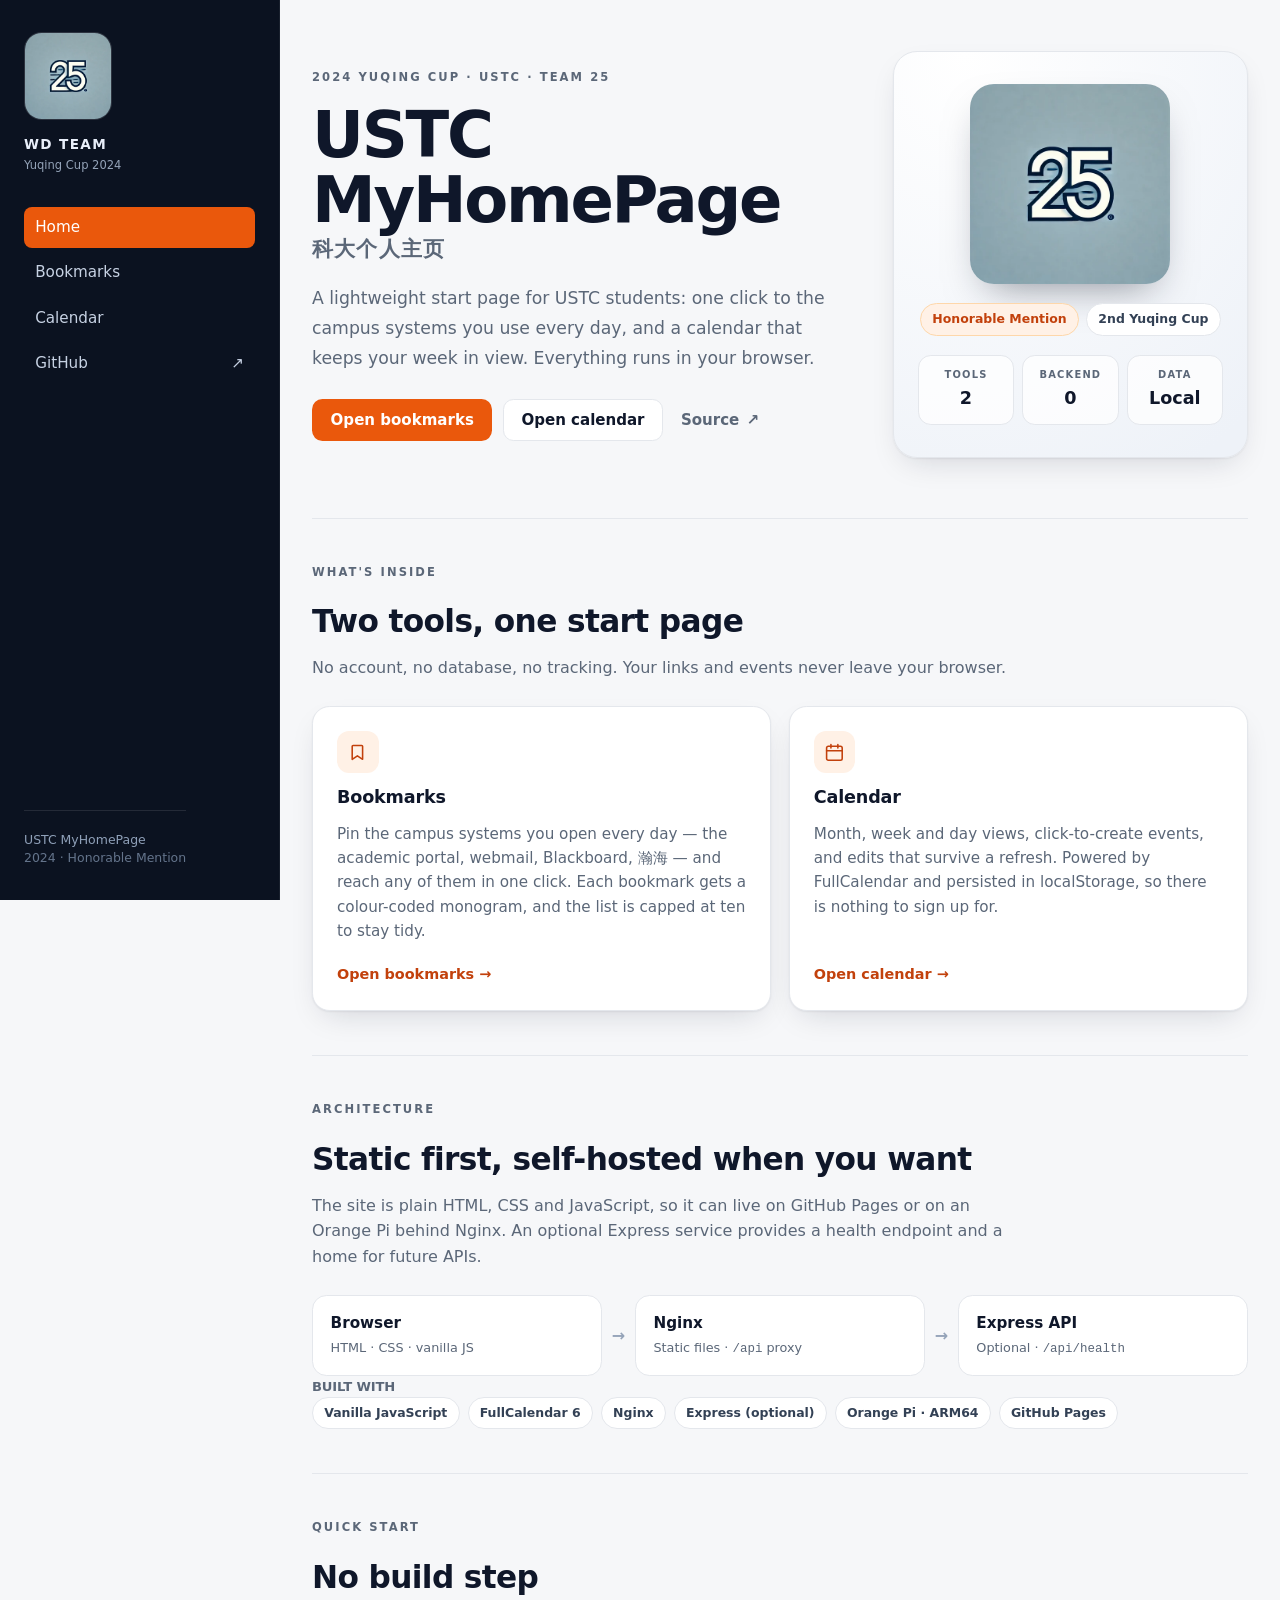
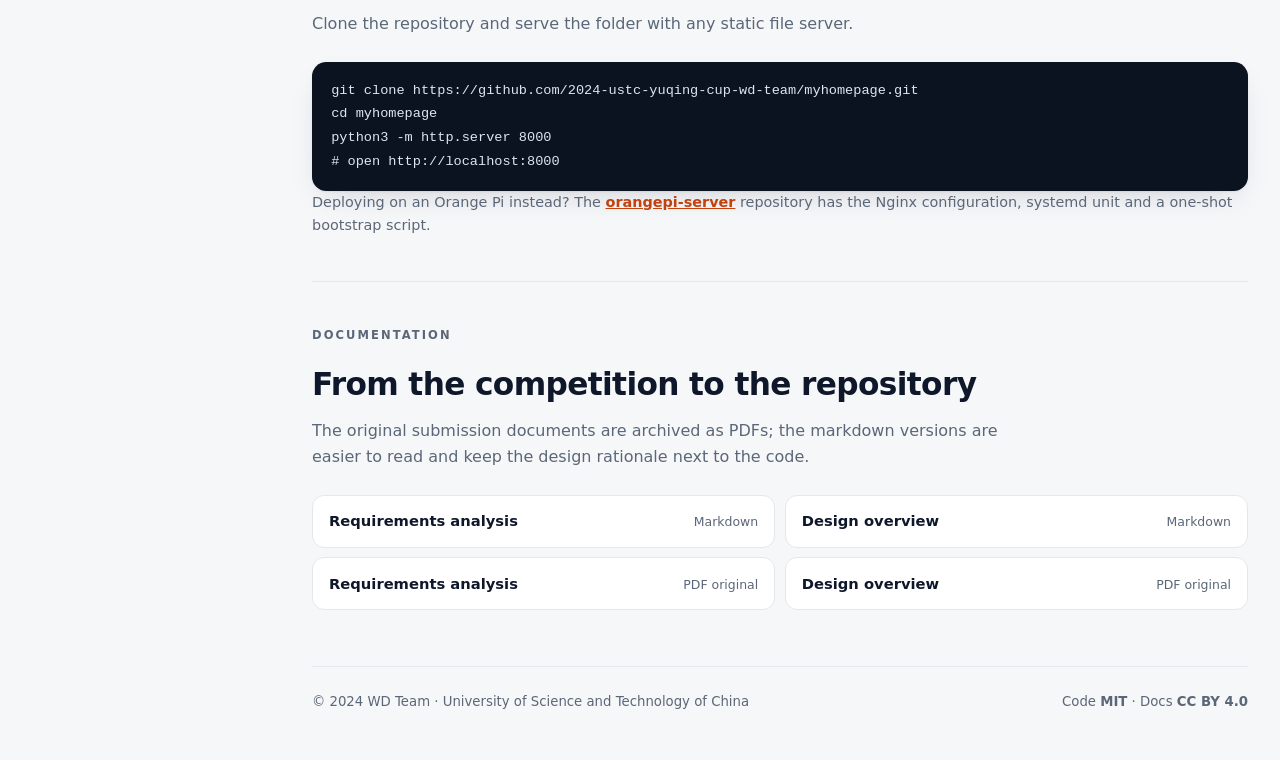
==== index.html @ 59d8154e "refactor: rebuild the site as a documented static project - split the single page into index/bookmar" ====
<!DOCTYPE html>
<html lang="en">
<head>
  <meta charset="utf-8">
  <meta name="viewport" content="width=device-width, initial-scale=1">
  <title>USTC MyHomePage · WD Team</title>
  <meta name="description" content="A lightweight start page for USTC students — campus bookmarks and a personal calendar, built by WD Team for the 2024 Yuqing Cup.">
  <meta name="theme-color" content="#0b1220">
  <meta property="og:type" content="website">
  <meta property="og:title" content="USTC MyHomePage">
  <meta property="og:description" content="Campus bookmarks and a personal calendar, in one lightweight start page. 2024 Yuqing Cup · WD Team.">
  <meta property="og:image" content="https://2024-ustc-yuqing-cup-wd-team.github.io/myhomepage/assets/img/og-image.png">
  <meta name="twitter:card" content="summary_large_image">
  <link rel="icon" href="assets/img/favicon.png" type="image/png">
  <link rel="stylesheet" href="assets/css/base.css">
</head>
<body>
  <a class="skip-link" href="#main">Skip to content</a>

  <aside class="sidebar">
    <a class="brand" href="index.html">
      <img src="assets/img/logo-25.webp" alt="" width="96" height="96">
      <span class="brand-text"><strong>WD Team</strong><small>Yuqing Cup 2024</small></span>
    </a>
    <nav class="site-nav" aria-label="Primary">
      <a href="index.html" aria-current="page">Home</a>
      <a href="bookmarks.html">Bookmarks</a>
      <a href="calendar.html">Calendar</a>
      <a href="https://github.com/2024-ustc-yuqing-cup-wd-team/myhomepage" rel="noopener">GitHub <span aria-hidden="true">↗</span></a>
    </nav>
    <p class="sidebar-note">USTC MyHomePage<br><span>2024 · Honorable Mention</span></p>
  </aside>

  <main class="page" id="main">
    <section class="hero">
      <div class="hero-copy">
        <p class="eyebrow">2024 Yuqing Cup · USTC · Team 25</p>
        <h1>USTC MyHomePage</h1>
        <p class="hero-zh">科大个人主页</p>
        <p class="hero-lead">A lightweight start page for USTC students: one click to the campus systems you use every day, and a calendar that keeps your week in view. Everything runs in your browser.</p>
        <div class="hero-actions">
          <a class="btn btn-primary" href="bookmarks.html">Open bookmarks</a>
          <a class="btn btn-ghost" href="calendar.html">Open calendar</a>
          <a class="btn btn-quiet" href="https://github.com/2024-ustc-yuqing-cup-wd-team/myhomepage" rel="noopener">Source <span aria-hidden="true">↗</span></a>
        </div>
      </div>
      <div class="hero-visual">
        <img class="hero-logo" src="assets/img/logo-25.webp" alt="Team 25 monogram" width="512" height="512">
        <div class="hero-badges">
          <span class="chip chip-accent">Honorable Mention</span>
          <span class="chip">2nd Yuqing Cup</span>
        </div>
        <dl class="stats">
          <div><dt>Tools</dt><dd>2</dd></div>
          <div><dt>Backend</dt><dd>0</dd></div>
          <div><dt>Data</dt><dd>Local</dd></div>
        </dl>
      </div>
    </section>

    <section class="section" aria-labelledby="features-title">
      <p class="eyebrow">What's inside</p>
      <h2 id="features-title">Two tools, one start page</h2>
      <p class="sub">No account, no database, no tracking. Your links and events never leave your browser.</p>
      <div class="cards">
        <article class="card">
          <span class="card-icon" aria-hidden="true">
            <svg viewBox="0 0 24 24" fill="none" stroke="currentColor" stroke-width="1.8" stroke-linecap="round" stroke-linejoin="round"><path d="M7 4h10a1 1 0 0 1 1 1v15l-6-4-6 4V5a1 1 0 0 1 1-1Z"/></svg>
          </span>
          <h3>Bookmarks</h3>
          <p>Pin the campus systems you open every day — the academic portal, webmail, Blackboard, 瀚海 — and reach any of them in one click. Each bookmark gets a colour-coded monogram, and the list is capped at ten to stay tidy.</p>
          <a class="card-link" href="bookmarks.html">Open bookmarks <span aria-hidden="true">→</span></a>
        </article>
        <article class="card">
          <span class="card-icon" aria-hidden="true">
            <svg viewBox="0 0 24 24" fill="none" stroke="currentColor" stroke-width="1.8" stroke-linecap="round" stroke-linejoin="round"><rect x="3" y="5" width="18" height="16" rx="2"/><path d="M8 3v4M16 3v4M3 10h18"/></svg>
          </span>
          <h3>Calendar</h3>
          <p>Month, week and day views, click-to-create events, and edits that survive a refresh. Powered by FullCalendar and persisted in localStorage, so there is nothing to sign up for.</p>
          <a class="card-link" href="calendar.html">Open calendar <span aria-hidden="true">→</span></a>
        </article>
      </div>
    </section>

    <section class="section" aria-labelledby="architecture-title">
      <p class="eyebrow">Architecture</p>
      <h2 id="architecture-title">Static first, self-hosted when you want</h2>
      <p class="sub">The site is plain HTML, CSS and JavaScript, so it can live on GitHub Pages or on an Orange Pi behind Nginx. An optional Express service provides a health endpoint and a home for future APIs.</p>
      <ol class="flow">
        <li class="flow-node"><strong>Browser</strong><small>HTML · CSS · vanilla JS</small></li>
        <li class="flow-arrow" aria-hidden="true">→</li>
        <li class="flow-node"><strong>Nginx</strong><small>Static files · <code>/api</code> proxy</small></li>
        <li class="flow-arrow" aria-hidden="true">→</li>
        <li class="flow-node"><strong>Express API</strong><small>Optional · <code>/api/health</code></small></li>
      </ol>
      <h3 class="minor-title">Built with</h3>
      <ul class="chips">
        <li class="chip">Vanilla JavaScript</li>
        <li class="chip">FullCalendar 6</li>
        <li class="chip">Nginx</li>
        <li class="chip">Express (optional)</li>
        <li class="chip">Orange Pi · ARM64</li>
        <li class="chip">GitHub Pages</li>
      </ul>
    </section>

    <section class="section" aria-labelledby="quickstart-title">
      <p class="eyebrow">Quick start</p>
      <h2 id="quickstart-title">No build step</h2>
      <p class="sub">Clone the repository and serve the folder with any static file server.</p>
      <pre class="code"><code>git clone https://github.com/2024-ustc-yuqing-cup-wd-team/myhomepage.git
cd myhomepage
python3 -m http.server 8000
# open http://localhost:8000</code></pre>
      <p class="note">Deploying on an Orange Pi instead? The <a href="https://github.com/2024-ustc-yuqing-cup-wd-team/orangepi-server">orangepi-server</a> repository has the Nginx configuration, systemd unit and a one-shot bootstrap script.</p>
    </section>

    <section class="section" aria-labelledby="docs-title">
      <p class="eyebrow">Documentation</p>
      <h2 id="docs-title">From the competition to the repository</h2>
      <p class="sub">The original submission documents are archived as PDFs; the markdown versions are easier to read and keep the design rationale next to the code.</p>
      <ul class="links">
        <li><a href="https://github.com/2024-ustc-yuqing-cup-wd-team/myhomepage/blob/main/docs/requirements.md"><span>Requirements analysis</span><small>Markdown</small></a></li>
        <li><a href="https://github.com/2024-ustc-yuqing-cup-wd-team/myhomepage/blob/main/docs/design.md"><span>Design overview</span><small>Markdown</small></a></li>
        <li><a href="https://github.com/2024-ustc-yuqing-cup-wd-team/myhomepage/blob/main/docs/archive/requirements-original.pdf"><span>Requirements analysis</span><small>PDF original</small></a></li>
        <li><a href="https://github.com/2024-ustc-yuqing-cup-wd-team/myhomepage/blob/main/docs/archive/design-original.pdf"><span>Design overview</span><small>PDF original</small></a></li>
      </ul>
    </section>

    <footer class="footer">
      <p>© 2024 WD Team · University of Science and Technology of China</p>
      <p>Code <a href="https://github.com/2024-ustc-yuqing-cup-wd-team/myhomepage/blob/main/LICENSE">MIT</a> · Docs <a href="https://github.com/2024-ustc-yuqing-cup-wd-team/myhomepage/blob/main/LICENSE-docs">CC BY 4.0</a></p>
    </footer>
  </main>
</body>
</html>
---- assets/css/base.css ----
/* ==========================================================================
   USTC MyHomePage — base layout and shared components
   Plain CSS, no build step. Mobile-first, breakpoint at 62rem.
   ========================================================================== */

:root {
  --bg: #0b1220;
  --bg-soft: #111c31;
  --paper: #f6f7f9;
  --card: #ffffff;
  --text: #0f172a;
  --muted: #5b6778;
  --line: #e4e7ec;
  --accent: #ea580c;
  --accent-ink: #c2410c;
  --accent-soft: #fff1e6;
  --radius: 1.1rem;
  --shadow: 0 1px 2px rgba(15, 23, 42, 0.06), 0 12px 32px -12px rgba(15, 23, 42, 0.18);
  --sidebar-w: 17.5rem;
  --font: ui-sans-serif, system-ui, -apple-system, "Segoe UI", Roboto, "Helvetica Neue", Arial, "Noto Sans", "PingFang SC", "Microsoft YaHei", sans-serif;
  --mono: ui-monospace, SFMono-Regular, "SF Mono", Menlo, Consolas, "Liberation Mono", monospace;
}

*,
*::before,
*::after {
  box-sizing: border-box;
}

html {
  -webkit-text-size-adjust: 100%;
  scroll-behavior: smooth;
}

body {
  margin: 0;
  background: var(--paper);
  color: var(--text);
  font-family: var(--font);
  font-size: 1rem;
  line-height: 1.6;
  -webkit-font-smoothing: antialiased;
  text-rendering: optimizeLegibility;
}

img {
  display: block;
  max-width: 100%;
  height: auto;
}

a {
  color: inherit;
}

code,
pre {
  font-family: var(--mono);
}

:focus-visible {
  outline: 2px solid var(--accent);
  outline-offset: 2px;
  border-radius: 0.25rem;
}

@media (prefers-reduced-motion: reduce) {
  html {
    scroll-behavior: auto;
  }
  *,
  *::before,
  *::after {
    transition-duration: 0.01ms !important;
    animation-duration: 0.01ms !important;
  }
}

/* Utilities ---------------------------------------------------------------- */

.visually-hidden {
  position: absolute;
  width: 1px;
  height: 1px;
  padding: 0;
  margin: -1px;
  overflow: hidden;
  clip: rect(0 0 0 0);
  white-space: nowrap;
  border: 0;
}

[hidden] {
  display: none !important;
}

.skip-link {
  position: absolute;
  top: 0.5rem;
  left: 0.5rem;
  z-index: 100;
  padding: 0.6rem 1rem;
  border-radius: 0.5rem;
  background: var(--accent);
  color: #fff;
  font-weight: 600;
  text-decoration: none;
  transform: translateY(-200%);
  transition: transform 0.15s ease;
}

.skip-link:focus {
  transform: none;
}

/* Sidebar ------------------------------------------------------------------ */

.sidebar {
  background: var(--bg);
  color: #e8eef9;
  padding: 0.75rem 0.9rem;
  display: flex;
  flex-wrap: wrap;
  align-items: center;
  gap: 0.5rem;
  position: sticky;
  top: 0;
  z-index: 20;
  border-bottom: 1px solid rgba(255, 255, 255, 0.08);
}

.brand {
  display: flex;
  align-items: center;
  gap: 0.55rem;
  text-decoration: none;
}

.brand img {
  width: 2.3rem;
  height: 2.3rem;
  border-radius: 0.55rem;
  border: 1px solid rgba(255, 255, 255, 0.14);
}

.brand-text strong {
  display: block;
  font-size: 0.7rem;
  letter-spacing: 0.1em;
  text-transform: uppercase;
}

.brand-text small {
  display: none;
  font-size: 0.72rem;
  color: #94a3b8;
}

.site-nav {
  display: flex;
  flex-wrap: wrap;
  gap: 0.15rem;
  margin-left: 0;
}

.site-nav a {
  padding: 0.32rem 0.42rem;
  border-radius: 0.5rem;
  color: #c7d2e3;
  font-size: 0.8rem;
  text-decoration: none;
  transition: background 0.15s ease, color 0.15s ease;
}

.site-nav a:hover {
  background: rgba(255, 255, 255, 0.07);
  color: #fff;
}

.site-nav a[aria-current="page"] {
  background: var(--accent);
  color: #fff;
}

.sidebar-note {
  display: none;
}

@media (min-width: 62rem) {
  body {
    padding-left: var(--sidebar-w);
  }

  .sidebar {
    position: fixed;
    inset: 0 auto 0 0;
    width: var(--sidebar-w);
    display: flex;
    flex-direction: column;
    flex-wrap: nowrap;
    align-items: flex-start;
    gap: 2rem;
    padding: 2rem 1.5rem;
    overflow-y: auto;
    border-bottom: 0;
    border-right: 1px solid rgba(255, 255, 255, 0.06);
  }

  .brand {
    flex-direction: column;
    align-items: flex-start;
    gap: 0.9rem;
  }

  .brand img {
    width: 5.5rem;
    height: 5.5rem;
    border-radius: 1.1rem;
  }

  .brand-text strong {
    font-size: 0.85rem;
  }

  .brand-text small {
    display: block;
  }

  .site-nav {
    flex-direction: column;
    align-items: stretch;
    width: 100%;
    margin-left: 0;
    gap: 0.2rem;
  }

  .site-nav a {
    display: flex;
    align-items: center;
    justify-content: space-between;
    padding: 0.55rem 0.7rem;
    font-size: 0.95rem;
  }

  .sidebar-note {
    display: block;
    margin: auto 0 0;
    padding-top: 1.25rem;
    border-top: 1px solid rgba(255, 255, 255, 0.1);
    color: #8fa0b8;
    font-size: 0.78rem;
    line-height: 1.5;
  }

  .sidebar-note span {
    color: #64748b;
  }
}

/* Page shell --------------------------------------------------------------- */

.page {
  max-width: 70rem;
  margin: 0 auto;
  padding: clamp(1.75rem, 4vw, 3.5rem) clamp(1.1rem, 3vw, 2rem) 3rem;
}

.eyebrow {
  margin: 0 0 0.65rem;
  color: var(--muted);
  font-size: 0.72rem;
  font-weight: 700;
  letter-spacing: 0.18em;
  text-transform: uppercase;
}

.page h1 {
  margin: 0;
  font-size: clamp(2.4rem, 6vw, 4rem);
  line-height: 1.02;
  letter-spacing: -0.035em;
}

.page h2 {
  margin: 0 0 0.5rem;
  font-size: clamp(1.45rem, 2.6vw, 1.95rem);
  letter-spacing: -0.02em;
}

.page h3 {
  margin: 0;
  font-size: 1.1rem;
  letter-spacing: -0.01em;
}

.page p {
  margin: 0 0 1rem;
}

.page-header {
  padding-bottom: 0.5rem;
}

.page-lead {
  max-width: 44rem;
  margin-top: 1rem !important;
  color: var(--muted);
  font-size: 1.05rem;
  line-height: 1.7;
}

/* Hero --------------------------------------------------------------------- */

.hero {
  display: grid;
  gap: 2.5rem;
  align-items: center;
  padding-bottom: 1rem;
}

@media (min-width: 56rem) {
  .hero {
    grid-template-columns: minmax(0, 1.2fr) minmax(0, 0.8fr);
    gap: 3rem;
  }
}

.hero-zh {
  margin: 0.35rem 0 1.1rem;
  color: var(--muted);
  font-size: 1.3rem;
  font-weight: 600;
  letter-spacing: 0.06em;
}

.hero-lead {
  max-width: 36rem;
  color: var(--muted);
  font-size: 1.08rem;
  line-height: 1.75;
}

.hero-actions {
  display: flex;
  flex-wrap: wrap;
  align-items: center;
  gap: 0.65rem;
  margin-top: 1.6rem;
}

.hero-visual {
  display: grid;
  justify-items: center;
  gap: 1.2rem;
  padding: 2rem 1.5rem;
  border: 1px solid var(--line);
  border-radius: 1.5rem;
  background: radial-gradient(120% 120% at 20% 0%, #ffffff 0%, #eef2f8 100%);
  box-shadow: var(--shadow);
}

.hero-logo {
  width: min(12.5rem, 46vw);
  border-radius: 1.5rem;
  box-shadow: 0 18px 40px -18px rgba(15, 23, 42, 0.5);
}

.hero-badges {
  display: flex;
  flex-wrap: wrap;
  justify-content: center;
  gap: 0.45rem;
}

.stats {
  display: grid;
  grid-template-columns: repeat(3, 1fr);
  gap: 0.5rem;
  width: 100%;
  margin: 0;
}

.stats div {
  padding: 0.7rem 0.25rem;
  text-align: center;
  border: 1px solid var(--line);
  border-radius: 0.8rem;
  background: rgba(255, 255, 255, 0.75);
}

.stats dt {
  color: var(--muted);
  font-size: 0.62rem;
  font-weight: 700;
  letter-spacing: 0.12em;
  text-transform: uppercase;
}

.stats dd {
  margin: 0.1rem 0 0;
  font-size: 1.1rem;
  font-weight: 800;
}

/* Buttons ------------------------------------------------------------------ */

.btn {
  display: inline-flex;
  align-items: center;
  justify-content: center;
  gap: 0.45rem;
  padding: 0.68rem 1.1rem;
  border: 1px solid transparent;
  border-radius: 0.65rem;
  font: inherit;
  font-size: 0.94rem;
  font-weight: 600;
  line-height: 1.2;
  text-decoration: none;
  cursor: pointer;
  transition: transform 0.12s ease, background 0.15s ease, border-color 0.15s ease;
}

.btn:hover {
  transform: translateY(-1px);
}

.btn:active {
  transform: none;
}

.btn-primary {
  background: var(--accent);
  color: #fff;
}

.btn-primary:hover {
  background: var(--accent-ink);
}

.btn-ghost {
  border-color: var(--line);
  background: #fff;
  color: var(--text);
}

.btn-ghost:hover {
  border-color: #cbd5e1;
  background: #f8fafc;
}

.btn-quiet {
  padding-inline: 0.4rem;
  background: transparent;
  color: var(--muted);
}

.btn-quiet:hover {
  color: var(--text);
}

.btn-danger {
  border-color: #fecaca;
  background: #fee2e2;
  color: #b91c1c;
}

.btn-small {
  padding: 0.45rem 0.8rem;
  font-size: 0.85rem;
}

/* Sections ----------------------------------------------------------------- */

.section {
  margin-top: 2.75rem;
  padding-top: 2.75rem;
  border-top: 1px solid var(--line);
}

.section .sub {
  max-width: 44rem;
  margin-bottom: 1.6rem;
  color: var(--muted);
}

.minor-title {
  margin: 2rem 0 0.9rem;
  font-size: 0.82rem !important;
  font-weight: 700;
  letter-spacing: 0.14em;
  text-transform: uppercase;
  color: var(--muted);
}

.note {
  margin-top: 1.1rem;
  color: var(--muted);
  font-size: 0.9rem;
}

.note a {
  color: var(--accent-ink);
  font-weight: 600;
}

/* Chips -------------------------------------------------------------------- */

.chips {
  display: flex;
  flex-wrap: wrap;
  gap: 0.5rem;
  margin: 0;
  padding: 0;
  list-style: none;
}

.chip {
  display: inline-flex;
  align-items: center;
  gap: 0.35rem;
  padding: 0.32rem 0.7rem;
  border: 1px solid var(--line);
  border-radius: 999px;
  background: #fff;
  color: #334155;
  font-size: 0.78rem;
  font-weight: 600;
}

.chip-accent {
  border-color: #fed7aa;
  background: var(--accent-soft);
  color: var(--accent-ink);
}

/* Cards -------------------------------------------------------------------- */

.cards {
  display: grid;
  gap: 1.1rem;
}

@media (min-width: 48rem) {
  .cards {
    grid-template-columns: 1fr 1fr;
  }
}

.card {
  display: flex;
  flex-direction: column;
  gap: 0.65rem;
  padding: 1.5rem;
  border: 1px solid var(--line);
  border-radius: var(--radius);
  background: #fff;
  box-shadow: var(--shadow);
}

.card p {
  margin: 0;
  color: var(--muted);
  font-size: 0.95rem;
}

.card-icon {
  display: grid;
  place-items: center;
  width: 2.6rem;
  height: 2.6rem;
  border-radius: 0.75rem;
  background: var(--accent-soft);
  color: var(--accent-ink);
}

.card-icon svg {
  width: 1.3rem;
  height: 1.3rem;
}

.card-link {
  margin-top: auto;
  padding-top: 0.6rem;
  color: var(--accent-ink);
  font-size: 0.9rem;
  font-weight: 600;
  text-decoration: none;
}

.card-link:hover {
  text-decoration: underline;
}

/* Architecture flow -------------------------------------------------------- */

.flow {
  display: flex;
  flex-wrap: wrap;
  align-items: stretch;
  gap: 0.6rem;
  margin: 1.4rem 0 0;
  padding: 0;
  list-style: none;
}

.flow-node {
  display: flex;
  flex: 1 1 12rem;
  flex-direction: column;
  gap: 0.15rem;
  padding: 0.95rem 1.1rem;
  border: 1px solid var(--line);
  border-radius: 0.9rem;
  background: #fff;
}

.flow-node strong {
  font-size: 0.95rem;
}

.flow-node small {
  color: var(--muted);
  font-size: 0.8rem;
}

.flow-node code {
  font-size: 0.78rem;
}

.flow-arrow {
  align-self: center;
  color: #94a3b8;
  font-weight: 700;
}

@media (max-width: 47.99rem) {
  .flow-arrow {
    display: none;
  }
}

/* Code block --------------------------------------------------------------- */

.code {
  margin: 1.3rem 0 0;
  padding: 1.05rem 1.2rem;
  overflow-x: auto;
  border-radius: 0.9rem;
  background: var(--bg);
  color: #dbe6f5;
  font-size: 0.85rem;
  line-height: 1.75;
  box-shadow: var(--shadow);
}

.code code {
  font-size: inherit;
}

/* Link list ---------------------------------------------------------------- */

.links {
  display: grid;
  gap: 0.6rem;
  margin: 1.2rem 0 0;
  padding: 0;
  list-style: none;
}

@media (min-width: 40rem) {
  .links {
    grid-template-columns: 1fr 1fr;
  }
}

.links a {
  display: flex;
  align-items: baseline;
  justify-content: space-between;
  gap: 1rem;
  padding: 0.85rem 1rem;
  border: 1px solid var(--line);
  border-radius: 0.75rem;
  background: #fff;
  font-size: 0.92rem;
  font-weight: 600;
  text-decoration: none;
  transition: border-color 0.15s ease, transform 0.12s ease;
}

.links a:hover {
  border-color: #cbd5e1;
  transform: translateY(-1px);
}

.links small {
  color: var(--muted);
  font-size: 0.78rem;
  font-weight: 500;
  white-space: nowrap;
}

/* Footer ------------------------------------------------------------------- */

.footer {
  display: flex;
  flex-wrap: wrap;
  justify-content: space-between;
  gap: 0.5rem 1.5rem;
  margin-top: 3.5rem;
  padding-top: 1.5rem;
  border-top: 1px solid var(--line);
  color: var(--muted);
  font-size: 0.83rem;
}

.footer p {
  margin: 0;
}

.footer a {
  font-weight: 600;
  text-decoration: none;
  border-bottom: 1px solid transparent;
}

.footer a:hover {
  border-color: currentColor;
}

/* Dialog (shared by the calendar tool) ------------------------------------- */

dialog {
  width: min(26rem, calc(100vw - 2rem));
  padding: 0;
  border: 0;
  border-radius: 1.1rem;
  background: #fff;
  color: var(--text);
  box-shadow: 0 24px 60px -20px rgba(15, 23, 42, 0.45);
}

dialog::backdrop {
  background: rgba(15, 23, 42, 0.45);
  backdrop-filter: blur(2px);
}

.dialog-card {
  display: grid;
  gap: 1rem;
  padding: 1.6rem;
}

.dialog-card h2 {
  margin: 0;
  font-size: 1.2rem;
  letter-spacing: -0.01em;
}

.dialog-when {
  margin: 0;
  color: var(--muted);
  font-size: 0.85rem;
}

.field {
  display: grid;
  gap: 0.35rem;
  font-size: 0.82rem;
  font-weight: 600;
  color: #334155;
}

.field input {
  padding: 0.65rem 0.8rem;
  border: 1px solid var(--line);
  border-radius: 0.6rem;
  font: inherit;
  font-size: 0.95rem;
  font-weight: 400;
  color: var(--text);
}

.field input:focus {
  border-color: var(--accent);
  outline: 2px solid var(--accent-soft);
}

.dialog-actions {
  display: flex;
  flex-wrap: wrap;
  justify-content: flex-end;
  gap: 0.5rem;
  margin-top: 0.35rem;
}

.dialog-actions .btn-danger {
  margin-right: auto;
}
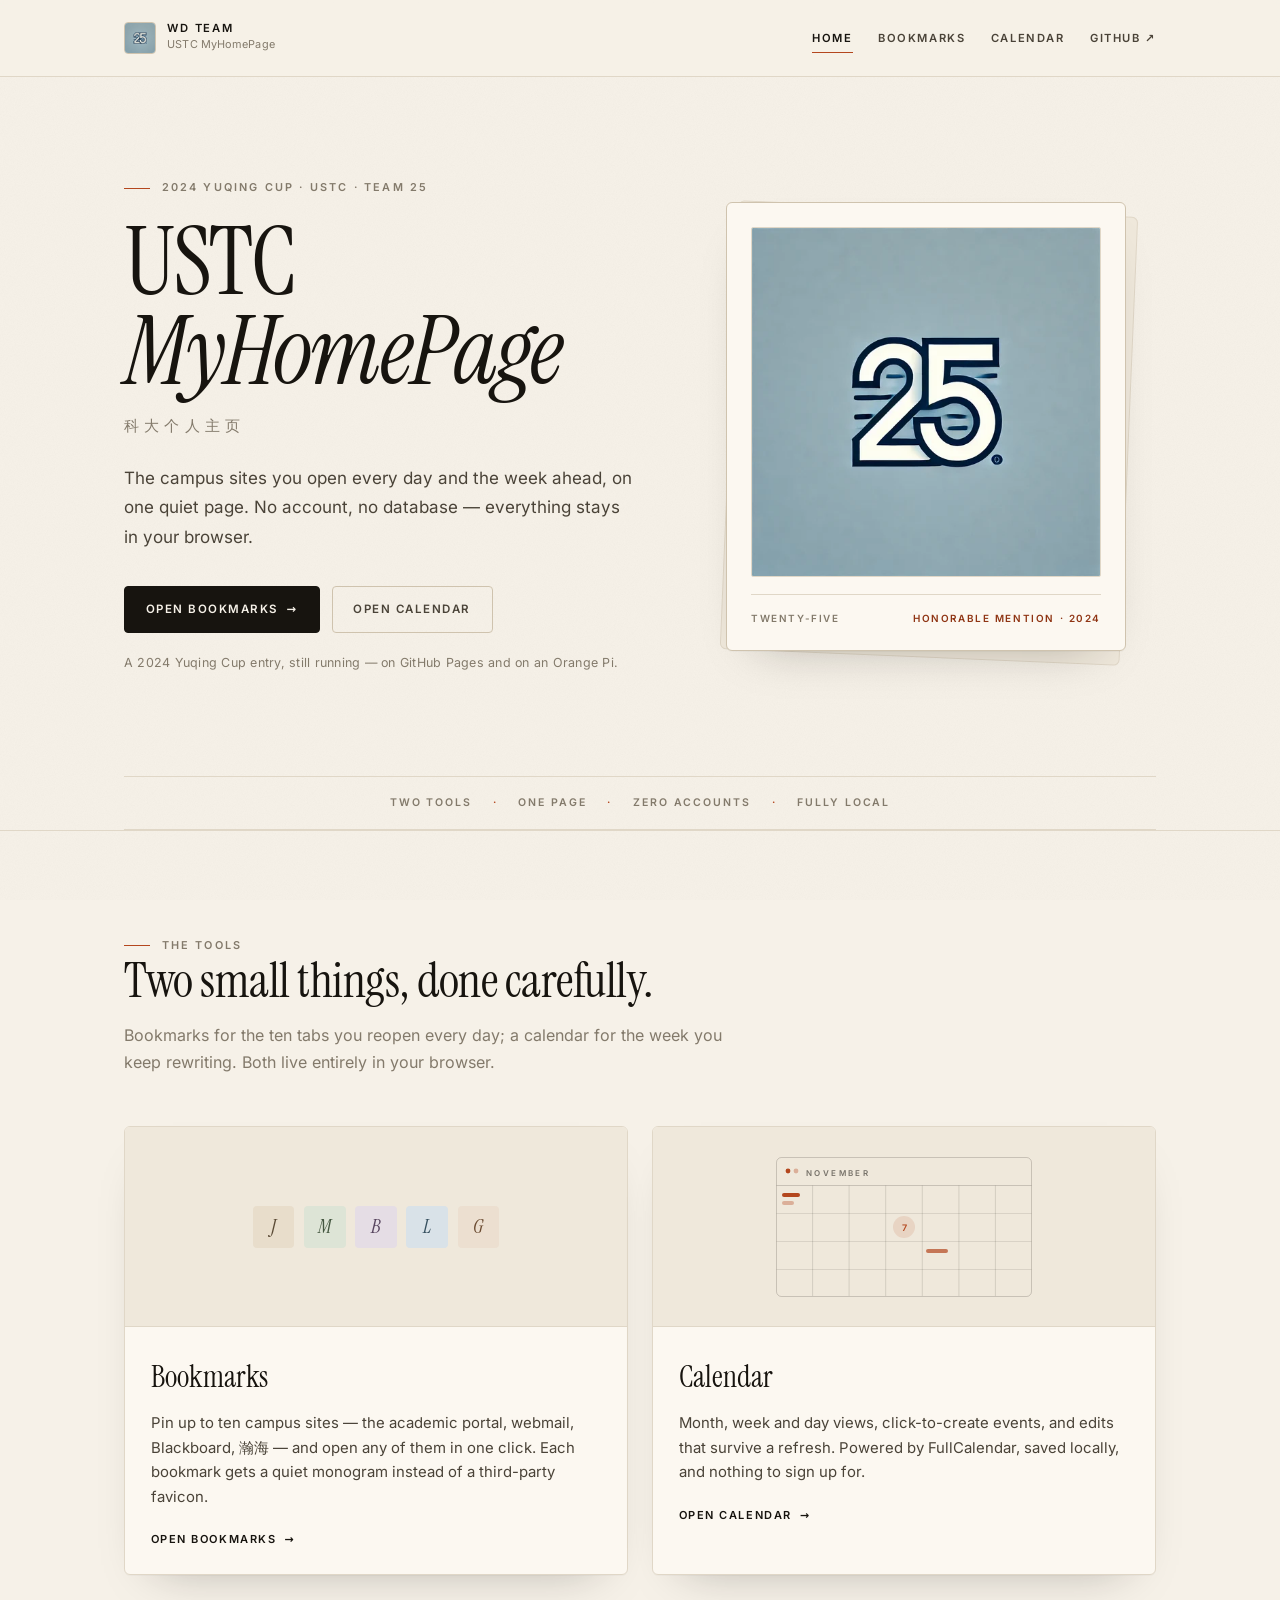
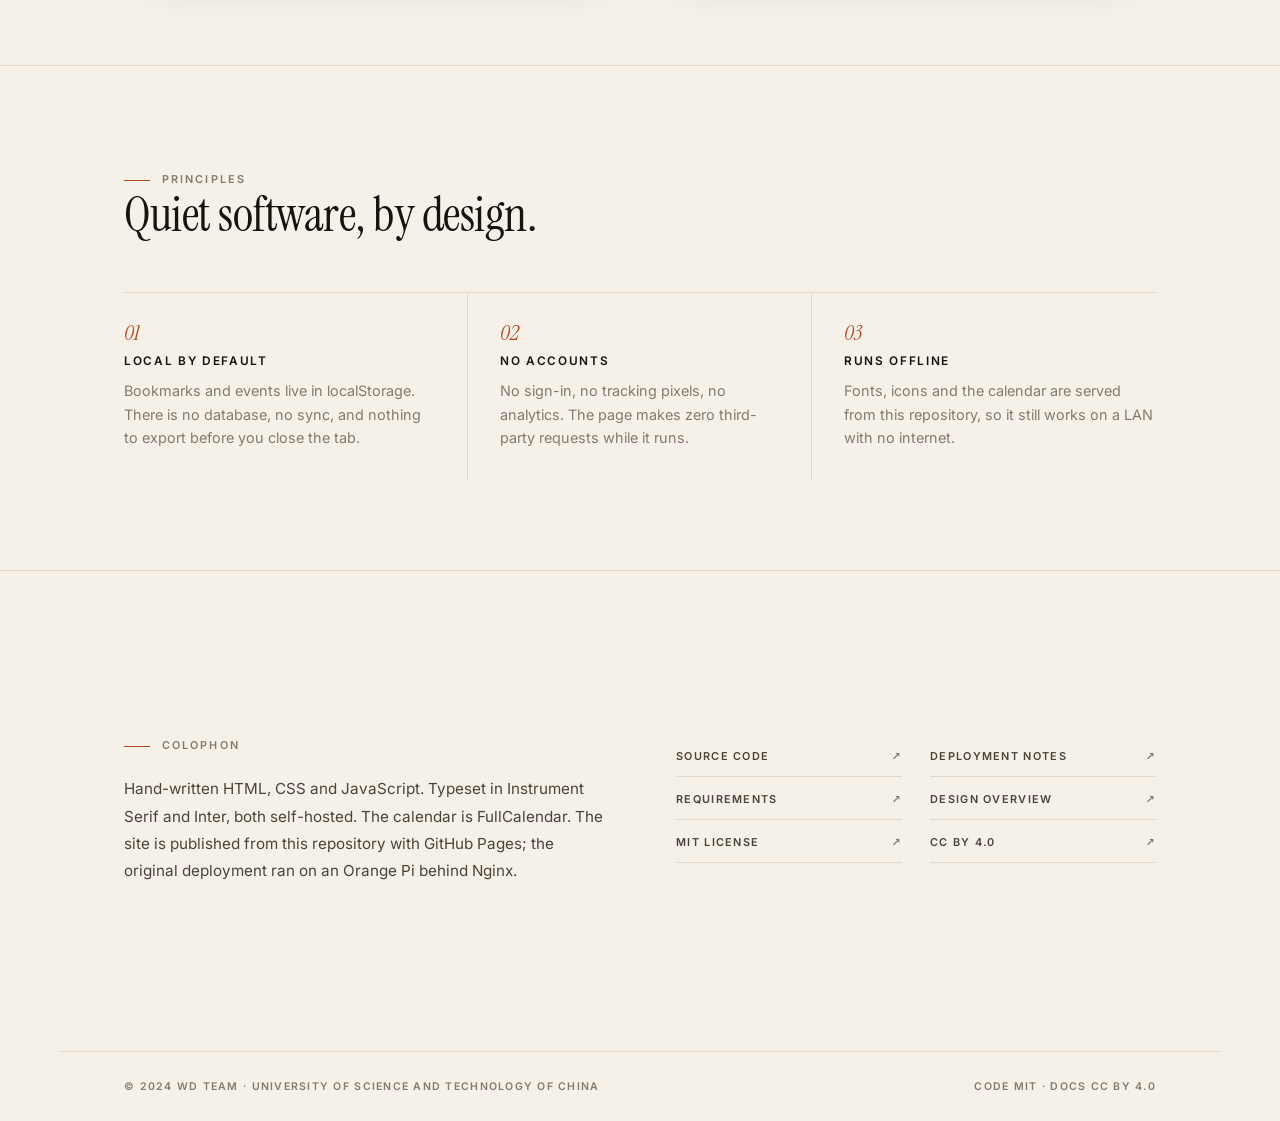
==== commit 0e3d747d: "feat: redesign the interface with editorial typography and dark mode - rebuild the visual system aro" ====
--- a/index.html
+++ b/index.html
@@ -4,133 +4,192 @@
   <meta charset="utf-8">
   <meta name="viewport" content="width=device-width, initial-scale=1">
   <title>USTC MyHomePage · WD Team</title>
-  <meta name="description" content="A lightweight start page for USTC students — campus bookmarks and a personal calendar, built by WD Team for the 2024 Yuqing Cup.">
-  <meta name="theme-color" content="#0b1220">
+  <meta name="description" content="The campus sites you open every day and the week ahead, on one quiet page. A 2024 USTC Yuqing Cup entry by WD Team.">
+  <meta name="color-scheme" content="light dark">
+  <meta name="theme-color" content="#f6f1e8" media="(prefers-color-scheme: light)">
+  <meta name="theme-color" content="#141210" media="(prefers-color-scheme: dark)">
   <meta property="og:type" content="website">
   <meta property="og:title" content="USTC MyHomePage">
-  <meta property="og:description" content="Campus bookmarks and a personal calendar, in one lightweight start page. 2024 Yuqing Cup · WD Team.">
+  <meta property="og:description" content="Campus bookmarks and a personal calendar, on one quiet page. 2024 Yuqing Cup · WD Team.">
   <meta property="og:image" content="https://2024-ustc-yuqing-cup-wd-team.github.io/myhomepage/assets/img/og-image.png">
   <meta name="twitter:card" content="summary_large_image">
   <link rel="icon" href="assets/img/favicon.png" type="image/png">
+  <link rel="preload" href="assets/fonts/instrument-serif-regular.woff2" as="font" type="font/woff2" crossorigin>
+  <link rel="preload" href="assets/fonts/instrument-serif-italic.woff2" as="font" type="font/woff2" crossorigin>
+  <link rel="preload" href="assets/fonts/inter-latin.woff2" as="font" type="font/woff2" crossorigin>
   <link rel="stylesheet" href="assets/css/base.css">
 </head>
 <body>
   <a class="skip-link" href="#main">Skip to content</a>
 
-  <aside class="sidebar">
-    <a class="brand" href="index.html">
-      <img src="assets/img/logo-25.webp" alt="" width="96" height="96">
-      <span class="brand-text"><strong>WD Team</strong><small>Yuqing Cup 2024</small></span>
-    </a>
-    <nav class="site-nav" aria-label="Primary">
-      <a href="index.html" aria-current="page">Home</a>
-      <a href="bookmarks.html">Bookmarks</a>
-      <a href="calendar.html">Calendar</a>
-      <a href="https://github.com/2024-ustc-yuqing-cup-wd-team/myhomepage" rel="noopener">GitHub <span aria-hidden="true">↗</span></a>
-    </nav>
-    <p class="sidebar-note">USTC MyHomePage<br><span>2024 · Honorable Mention</span></p>
-  </aside>
+  <header class="topbar">
+    <div class="wrap topbar__inner">
+      <a class="wordmark" href="index.html">
+        <img src="assets/img/logo-25.webp" alt="" width="32" height="32">
+        <span>
+          <strong>WD Team</strong>
+          <small>USTC MyHomePage</small>
+        </span>
+      </a>
+      <nav class="nav" aria-label="Primary">
+        <a href="index.html" aria-current="page">Home</a>
+        <a href="bookmarks.html">Bookmarks</a>
+        <a href="calendar.html">Calendar</a>
+        <a href="https://github.com/2024-ustc-yuqing-cup-wd-team/myhomepage" rel="noopener">GitHub <span aria-hidden="true">↗</span></a>
+      </nav>
+    </div>
+  </header>
 
-  <main class="page" id="main">
-    <section class="hero">
-      <div class="hero-copy">
+  <main id="main">
+    <section class="hero wrap">
+      <div class="hero__copy">
         <p class="eyebrow">2024 Yuqing Cup · USTC · Team 25</p>
-        <h1>USTC MyHomePage</h1>
-        <p class="hero-zh">科大个人主页</p>
-        <p class="hero-lead">A lightweight start page for USTC students: one click to the campus systems you use every day, and a calendar that keeps your week in view. Everything runs in your browser.</p>
-        <div class="hero-actions">
-          <a class="btn btn-primary" href="bookmarks.html">Open bookmarks</a>
-          <a class="btn btn-ghost" href="calendar.html">Open calendar</a>
-          <a class="btn btn-quiet" href="https://github.com/2024-ustc-yuqing-cup-wd-team/myhomepage" rel="noopener">Source <span aria-hidden="true">↗</span></a>
+        <h1>USTC <em>MyHomePage</em></h1>
+        <p class="hero__zh">科大个人主页</p>
+        <p class="hero__lede">The campus sites you open every day and the week ahead, on one quiet page. No account, no database — everything stays in your browser.</p>
+        <div class="hero__actions">
+          <a class="button button--primary" href="bookmarks.html">Open bookmarks <span aria-hidden="true">→</span></a>
+          <a class="button button--ghost" href="calendar.html">Open calendar</a>
         </div>
+        <p class="hero__note">A 2024 Yuqing Cup entry, still running — on GitHub Pages and on an Orange Pi.</p>
       </div>
-      <div class="hero-visual">
-        <img class="hero-logo" src="assets/img/logo-25.webp" alt="Team 25 monogram" width="512" height="512">
-        <div class="hero-badges">
-          <span class="chip chip-accent">Honorable Mention</span>
-          <span class="chip">2nd Yuqing Cup</span>
+
+      <figure class="print">
+        <div class="print__sheet print__sheet--back" aria-hidden="true"></div>
+        <div class="print__sheet">
+          <img src="assets/img/logo-25.webp" alt="Team 25 monogram" width="512" height="512">
+          <figcaption class="print__caption">
+            <span>Twenty-five</span>
+            <span>Honorable mention · 2024</span>
+          </figcaption>
         </div>
-        <dl class="stats">
-          <div><dt>Tools</dt><dd>2</dd></div>
-          <div><dt>Backend</dt><dd>0</dd></div>
-          <div><dt>Data</dt><dd>Local</dd></div>
-        </dl>
+      </figure>
+    </section>
+
+    <div class="wrap">
+      <div class="creed">
+        <p>
+          <span>Two tools</span><i aria-hidden="true">·</i>
+          <span>One page</span><i aria-hidden="true">·</i>
+          <span>Zero accounts</span><i aria-hidden="true">·</i>
+          <span>Fully local</span>
+        </p>
+      </div>
+    </div>
+
+    <section class="section" aria-labelledby="tools-title">
+      <div class="wrap">
+        <div class="section__head">
+          <p class="eyebrow">The tools</p>
+          <h2 id="tools-title">Two small things, done carefully.</h2>
+          <p>Bookmarks for the ten tabs you reopen every day; a calendar for the week you keep rewriting. Both live entirely in your browser.</p>
+        </div>
+
+        <div class="tools">
+          <article class="tool">
+            <div class="tool__preview" aria-hidden="true">
+              <div class="marks">
+                <span class="mark" data-tone="0">J</span>
+                <span class="mark" data-tone="1">M</span>
+                <span class="mark" data-tone="2">B</span>
+                <span class="mark" data-tone="3">L</span>
+                <span class="mark" data-tone="4">G</span>
+              </div>
+            </div>
+            <div class="tool__body">
+              <h3>Bookmarks</h3>
+              <p>Pin up to ten campus sites — the academic portal, webmail, Blackboard, <span class="nowrap">瀚海</span> — and open any of them in one click. Each bookmark gets a quiet monogram instead of a third-party favicon.</p>
+              <a class="link-arrow" href="bookmarks.html">Open bookmarks <span aria-hidden="true">→</span></a>
+            </div>
+          </article>
+
+          <article class="tool">
+            <div class="tool__preview" aria-hidden="true">
+              <svg class="mini-cal" viewBox="0 0 256 140" role="presentation">
+                <rect x="0.5" y="0.5" width="255" height="139" rx="5" fill="none" stroke="currentColor" stroke-opacity="0.18"/>
+                <line x1="0.5" y1="28.5" x2="255.5" y2="28.5" stroke="currentColor" stroke-opacity="0.18"/>
+                <circle cx="12" cy="14" r="2.4" fill="var(--accent)"/>
+                <circle cx="20" cy="14" r="2.4" fill="var(--accent)" opacity="0.35"/>
+                <text x="30" y="18.5" font-size="8" letter-spacing="2.4" fill="currentColor" opacity="0.55">NOVEMBER</text>
+                <g stroke="currentColor" stroke-opacity="0.12">
+                  <line x1="36.6" y1="28.5" x2="36.6" y2="139"/>
+                  <line x1="73.1" y1="28.5" x2="73.1" y2="139"/>
+                  <line x1="109.7" y1="28.5" x2="109.7" y2="139"/>
+                  <line x1="146.3" y1="28.5" x2="146.3" y2="139"/>
+                  <line x1="182.9" y1="28.5" x2="182.9" y2="139"/>
+                  <line x1="219.4" y1="28.5" x2="219.4" y2="139"/>
+                </g>
+                <g stroke="currentColor" stroke-opacity="0.1">
+                  <line x1="0.5" y1="56.5" x2="255.5" y2="56.5"/>
+                  <line x1="0.5" y1="84.5" x2="255.5" y2="84.5"/>
+                  <line x1="0.5" y1="112.5" x2="255.5" y2="112.5"/>
+                </g>
+                <rect x="6" y="36" width="18" height="4" rx="2" fill="var(--accent)"/>
+                <rect x="6" y="44" width="12" height="4" rx="2" fill="var(--accent)" opacity="0.35"/>
+                <rect x="150" y="92" width="22" height="4" rx="2" fill="var(--accent)" opacity="0.7"/>
+                <circle cx="128" cy="70" r="11" fill="var(--accent)" opacity="0.12"/>
+                <text x="128" y="73.5" text-anchor="middle" font-size="9" fill="var(--accent)">7</text>
+              </svg>
+            </div>
+            <div class="tool__body">
+              <h3>Calendar</h3>
+              <p>Month, week and day views, click-to-create events, and edits that survive a refresh. Powered by FullCalendar, saved locally, and nothing to sign up for.</p>
+              <a class="link-arrow" href="calendar.html">Open calendar <span aria-hidden="true">→</span></a>
+            </div>
+          </article>
+        </div>
       </div>
     </section>
 
-    <section class="section" aria-labelledby="features-title">
-      <p class="eyebrow">What's inside</p>
-      <h2 id="features-title">Two tools, one start page</h2>
-      <p class="sub">No account, no database, no tracking. Your links and events never leave your browser.</p>
-      <div class="cards">
-        <article class="card">
-          <span class="card-icon" aria-hidden="true">
-            <svg viewBox="0 0 24 24" fill="none" stroke="currentColor" stroke-width="1.8" stroke-linecap="round" stroke-linejoin="round"><path d="M7 4h10a1 1 0 0 1 1 1v15l-6-4-6 4V5a1 1 0 0 1 1-1Z"/></svg>
-          </span>
-          <h3>Bookmarks</h3>
-          <p>Pin the campus systems you open every day — the academic portal, webmail, Blackboard, 瀚海 — and reach any of them in one click. Each bookmark gets a colour-coded monogram, and the list is capped at ten to stay tidy.</p>
-          <a class="card-link" href="bookmarks.html">Open bookmarks <span aria-hidden="true">→</span></a>
-        </article>
-        <article class="card">
-          <span class="card-icon" aria-hidden="true">
-            <svg viewBox="0 0 24 24" fill="none" stroke="currentColor" stroke-width="1.8" stroke-linecap="round" stroke-linejoin="round"><rect x="3" y="5" width="18" height="16" rx="2"/><path d="M8 3v4M16 3v4M3 10h18"/></svg>
-          </span>
-          <h3>Calendar</h3>
-          <p>Month, week and day views, click-to-create events, and edits that survive a refresh. Powered by FullCalendar and persisted in localStorage, so there is nothing to sign up for.</p>
-          <a class="card-link" href="calendar.html">Open calendar <span aria-hidden="true">→</span></a>
-        </article>
+    <section class="section" aria-labelledby="principles-title">
+      <div class="wrap">
+        <div class="section__head">
+          <p class="eyebrow">Principles</p>
+          <h2 id="principles-title">Quiet software, by design.</h2>
+        </div>
+        <ol class="principles">
+          <li class="principle">
+            <span class="principle__num">01</span>
+            <h3>Local by default</h3>
+            <p>Bookmarks and events live in localStorage. There is no database, no sync, and nothing to export before you close the tab.</p>
+          </li>
+          <li class="principle">
+            <span class="principle__num">02</span>
+            <h3>No accounts</h3>
+            <p>No sign-in, no tracking pixels, no analytics. The page makes zero third-party requests while it runs.</p>
+          </li>
+          <li class="principle">
+            <span class="principle__num">03</span>
+            <h3>Runs offline</h3>
+            <p>Fonts, icons and the calendar are served from this repository, so it still works on a LAN with no internet.</p>
+          </li>
+        </ol>
       </div>
     </section>
 
-    <section class="section" aria-labelledby="architecture-title">
-      <p class="eyebrow">Architecture</p>
-      <h2 id="architecture-title">Static first, self-hosted when you want</h2>
-      <p class="sub">The site is plain HTML, CSS and JavaScript, so it can live on GitHub Pages or on an Orange Pi behind Nginx. An optional Express service provides a health endpoint and a home for future APIs.</p>
-      <ol class="flow">
-        <li class="flow-node"><strong>Browser</strong><small>HTML · CSS · vanilla JS</small></li>
-        <li class="flow-arrow" aria-hidden="true">→</li>
-        <li class="flow-node"><strong>Nginx</strong><small>Static files · <code>/api</code> proxy</small></li>
-        <li class="flow-arrow" aria-hidden="true">→</li>
-        <li class="flow-node"><strong>Express API</strong><small>Optional · <code>/api/health</code></small></li>
-      </ol>
-      <h3 class="minor-title">Built with</h3>
-      <ul class="chips">
-        <li class="chip">Vanilla JavaScript</li>
-        <li class="chip">FullCalendar 6</li>
-        <li class="chip">Nginx</li>
-        <li class="chip">Express (optional)</li>
-        <li class="chip">Orange Pi · ARM64</li>
-        <li class="chip">GitHub Pages</li>
-      </ul>
+    <section class="section" aria-labelledby="colophon-title">
+      <div class="wrap">
+        <div class="colophon">
+          <div>
+            <p class="eyebrow" id="colophon-title">Colophon</p>
+            <p>Hand-written HTML, CSS and JavaScript. Typeset in Instrument Serif and Inter, both self-hosted. The calendar is FullCalendar. The site is published from this repository with GitHub Pages; the original deployment ran on an Orange Pi behind Nginx.</p>
+          </div>
+          <ul class="colophon__links">
+            <li><a href="https://github.com/2024-ustc-yuqing-cup-wd-team/myhomepage">Source code</a></li>
+            <li><a href="https://github.com/2024-ustc-yuqing-cup-wd-team/orangepi-server">Deployment notes</a></li>
+            <li><a href="https://github.com/2024-ustc-yuqing-cup-wd-team/myhomepage/blob/main/docs/requirements.md">Requirements</a></li>
+            <li><a href="https://github.com/2024-ustc-yuqing-cup-wd-team/myhomepage/blob/main/docs/design.md">Design overview</a></li>
+            <li><a href="https://github.com/2024-ustc-yuqing-cup-wd-team/myhomepage/blob/main/LICENSE">MIT license</a></li>
+            <li><a href="https://github.com/2024-ustc-yuqing-cup-wd-team/myhomepage/blob/main/LICENSE-docs">CC BY 4.0</a></li>
+          </ul>
+        </div>
+      </div>
     </section>
+  </main>
 
-    <section class="section" aria-labelledby="quickstart-title">
-      <p class="eyebrow">Quick start</p>
-      <h2 id="quickstart-title">No build step</h2>
-      <p class="sub">Clone the repository and serve the folder with any static file server.</p>
-      <pre class="code"><code>git clone https://github.com/2024-ustc-yuqing-cup-wd-team/myhomepage.git
-cd myhomepage
-python3 -m http.server 8000
-# open http://localhost:8000</code></pre>
-      <p class="note">Deploying on an Orange Pi instead? The <a href="https://github.com/2024-ustc-yuqing-cup-wd-team/orangepi-server">orangepi-server</a> repository has the Nginx configuration, systemd unit and a one-shot bootstrap script.</p>
-    </section>
-
-    <section class="section" aria-labelledby="docs-title">
-      <p class="eyebrow">Documentation</p>
-      <h2 id="docs-title">From the competition to the repository</h2>
-      <p class="sub">The original submission documents are archived as PDFs; the markdown versions are easier to read and keep the design rationale next to the code.</p>
-      <ul class="links">
-        <li><a href="https://github.com/2024-ustc-yuqing-cup-wd-team/myhomepage/blob/main/docs/requirements.md"><span>Requirements analysis</span><small>Markdown</small></a></li>
-        <li><a href="https://github.com/2024-ustc-yuqing-cup-wd-team/myhomepage/blob/main/docs/design.md"><span>Design overview</span><small>Markdown</small></a></li>
-        <li><a href="https://github.com/2024-ustc-yuqing-cup-wd-team/myhomepage/blob/main/docs/archive/requirements-original.pdf"><span>Requirements analysis</span><small>PDF original</small></a></li>
-        <li><a href="https://github.com/2024-ustc-yuqing-cup-wd-team/myhomepage/blob/main/docs/archive/design-original.pdf"><span>Design overview</span><small>PDF original</small></a></li>
-      </ul>
-    </section>
-
-    <footer class="footer">
-      <p>© 2024 WD Team · University of Science and Technology of China</p>
-      <p>Code <a href="https://github.com/2024-ustc-yuqing-cup-wd-team/myhomepage/blob/main/LICENSE">MIT</a> · Docs <a href="https://github.com/2024-ustc-yuqing-cup-wd-team/myhomepage/blob/main/LICENSE-docs">CC BY 4.0</a></p>
-    </footer>
-  </main>
+  <footer class="footer wrap">
+    <p>© 2024 WD Team · University of Science and Technology of China</p>
+    <p>Code MIT · Docs CC BY 4.0</p>
+  </footer>
 </body>
 </html>
--- a/assets/css/base.css
+++ b/assets/css/base.css
@@ -1,24 +1,126 @@
 /* ==========================================================================
-   USTC MyHomePage — base layout and shared components
-   Plain CSS, no build step. Mobile-first, breakpoint at 62rem.
+   USTC MyHomePage — base styles
+   A quiet, paper-like design system: warm bone, ink, one terracotta accent.
+   Light and dark themes follow the operating system preference.
    ========================================================================== */
 
+/* Fonts — self-hosted so the site works offline (SIL Open Font License). */
+@font-face {
+  font-family: "Instrument Serif";
+  font-style: normal;
+  font-weight: 400;
+  font-display: swap;
+  src: url("../fonts/instrument-serif-regular.woff2") format("woff2");
+  unicode-range: U+0000-00FF, U+0131, U+0152-0153, U+02BB-02BC, U+02C6,
+    U+02DA, U+02DC, U+0304, U+0308, U+0329, U+2000-206F, U+20AC, U+2122,
+    U+2191, U+2193, U+2212, U+2215, U+FEFF, U+FFFD;
+}
+
+@font-face {
+  font-family: "Instrument Serif";
+  font-style: italic;
+  font-weight: 400;
+  font-display: swap;
+  src: url("../fonts/instrument-serif-italic.woff2") format("woff2");
+  unicode-range: U+0000-00FF, U+0131, U+0152-0153, U+02BB-02BC, U+02C6,
+    U+02DA, U+02DC, U+0304, U+0308, U+0329, U+2000-206F, U+20AC, U+2122,
+    U+2191, U+2193, U+2212, U+2215, U+FEFF, U+FFFD;
+}
+
+@font-face {
+  font-family: "Inter";
+  font-style: normal;
+  font-weight: 100 900;
+  font-display: swap;
+  src: url("../fonts/inter-latin.woff2") format("woff2");
+  unicode-range: U+0000-00FF, U+0131, U+0152-0153, U+02BB-02BC, U+02C6,
+    U+02DA, U+02DC, U+0304, U+0308, U+0329, U+2000-206F, U+20AC, U+2122,
+    U+2191, U+2193, U+2212, U+2215, U+FEFF, U+FFFD;
+}
+
 :root {
-  --bg: #0b1220;
-  --bg-soft: #111c31;
-  --paper: #f6f7f9;
-  --card: #ffffff;
-  --text: #0f172a;
-  --muted: #5b6778;
-  --line: #e4e7ec;
-  --accent: #ea580c;
-  --accent-ink: #c2410c;
-  --accent-soft: #fff1e6;
-  --radius: 1.1rem;
-  --shadow: 0 1px 2px rgba(15, 23, 42, 0.06), 0 12px 32px -12px rgba(15, 23, 42, 0.18);
-  --sidebar-w: 17.5rem;
-  --font: ui-sans-serif, system-ui, -apple-system, "Segoe UI", Roboto, "Helvetica Neue", Arial, "Noto Sans", "PingFang SC", "Microsoft YaHei", sans-serif;
-  --mono: ui-monospace, SFMono-Regular, "SF Mono", Menlo, Consolas, "Liberation Mono", monospace;
+  color-scheme: light;
+
+  --paper: #f6f1e8;
+  --paper-2: #efe8db;
+  --card: #fcf8f1;
+  --ink: #17140f;
+  --ink-soft: #4a4338;
+  --muted: #837a6b;
+  --line: #e0d7c7;
+  --line-strong: #cfc3ae;
+  --accent: #b4471e;
+  --accent-ink: #8f3413;
+  --accent-soft: #f2e0d4;
+  --topbar: rgba(246, 241, 232, 0.84);
+
+  --shadow: 0 1px 1px rgba(23, 20, 15, 0.03),
+    0 22px 48px -32px rgba(23, 20, 15, 0.35);
+  --shadow-lift: 0 2px 4px rgba(23, 20, 15, 0.04),
+    0 30px 60px -34px rgba(23, 20, 15, 0.45);
+
+  --radius: 4px;
+  --max: 72.5rem;
+  --gutter: clamp(1.25rem, 5vw, 4.5rem);
+  --topbar-h: 4.75rem;
+
+  --font-sans: "Inter", ui-sans-serif, system-ui, -apple-system, "Segoe UI",
+    Roboto, "Helvetica Neue", "PingFang SC", "Microsoft YaHei", sans-serif;
+  --font-serif: "Instrument Serif", "Iowan Old Style", "Palatino Linotype",
+    Georgia, serif;
+  --font-mono: ui-monospace, SFMono-Regular, "SF Mono", Menlo, Consolas,
+    "Liberation Mono", monospace;
+
+  /* Bookmark monogram tones: light theme. */
+  --tone-0-bg: #e8ddcb;
+  --tone-0-fg: #5a4a35;
+  --tone-1-bg: #dde4d6;
+  --tone-1-fg: #43563f;
+  --tone-2-bg: #e5dde5;
+  --tone-2-fg: #57445e;
+  --tone-3-bg: #d9e2e8;
+  --tone-3-fg: #36505f;
+  --tone-4-bg: #ecdfd0;
+  --tone-4-fg: #6b4b31;
+  --tone-5-bg: #e3e1da;
+  --tone-5-fg: #4c4a40;
+}
+
+@media (prefers-color-scheme: dark) {
+  :root {
+    color-scheme: dark;
+
+    --paper: #141210;
+    --paper-2: #1b1814;
+    --card: #1a1713;
+    --ink: #f2ece2;
+    --ink-soft: #cfc6b8;
+    --muted: #9c9283;
+    --line: #2c2720;
+    --line-strong: #3b342a;
+    --accent: #d9774a;
+    --accent-ink: #e79a76;
+    --accent-soft: #2a1c15;
+    --topbar: rgba(20, 18, 16, 0.82);
+
+    --shadow: 0 1px 1px rgba(0, 0, 0, 0.4),
+      0 22px 48px -32px rgba(0, 0, 0, 0.8);
+    --shadow-lift: 0 2px 6px rgba(0, 0, 0, 0.5),
+      0 30px 60px -34px rgba(0, 0, 0, 0.9);
+
+    --tone-0-bg: #332a1e;
+    --tone-0-fg: #dcc9ac;
+    --tone-1-bg: #26302a;
+    --tone-1-fg: #b9cbb2;
+    --tone-2-bg: #2e2733;
+    --tone-2-fg: #d0bfd8;
+    --tone-3-bg: #22303a;
+    --tone-3-fg: #b4c9d6;
+    --tone-4-bg: #34261d;
+    --tone-4-fg: #e2c2a8;
+    --tone-5-bg: #2a2a26;
+    --tone-5-fg: #cdcac0;
+  }
 }
 
 *,
@@ -34,13 +136,41 @@
 
 body {
   margin: 0;
+  min-height: 100vh;
+  display: flex;
+  flex-direction: column;
   background: var(--paper);
-  color: var(--text);
-  font-family: var(--font);
+  color: var(--ink);
+  font-family: var(--font-sans);
   font-size: 1rem;
-  line-height: 1.6;
+  line-height: 1.65;
   -webkit-font-smoothing: antialiased;
   text-rendering: optimizeLegibility;
+  font-feature-settings: "kern" 1, "liga" 1;
+}
+
+main {
+  flex: 1 0 auto;
+}
+
+/* A barely visible paper grain. */
+body::before {
+  content: "";
+  position: fixed;
+  inset: 0;
+  z-index: 0;
+  pointer-events: none;
+  opacity: 0.16;
+  background-image: url("data:image/svg+xml,%3Csvg xmlns='http://www.w3.org/2000/svg' width='160' height='160'%3E%3Cfilter id='n'%3E%3CfeTurbulence type='fractalNoise' baseFrequency='0.9' numOctaves='2' stitchTiles='stitch'/%3E%3CfeColorMatrix type='saturate' values='0'/%3E%3C/filter%3E%3Crect width='160' height='160' filter='url%28%23n%29' opacity='0.35'/%3E%3C/svg%3E");
+  background-size: 160px 160px;
+  mix-blend-mode: multiply;
+}
+
+@media (prefers-color-scheme: dark) {
+  body::before {
+    opacity: 0.1;
+    mix-blend-mode: screen;
+  }
 }
 
 img {
@@ -53,15 +183,27 @@
   color: inherit;
 }
 
-code,
-pre {
-  font-family: var(--mono);
+code {
+  font-family: var(--font-mono);
+  font-size: 0.9em;
+}
+
+::selection {
+  background: var(--accent-soft);
+  color: var(--ink);
 }
 
 :focus-visible {
   outline: 2px solid var(--accent);
-  outline-offset: 2px;
-  border-radius: 0.25rem;
+  outline-offset: 3px;
+  border-radius: 2px;
+}
+
+header,
+main,
+footer {
+  position: relative;
+  z-index: 1;
 }
 
 @media (prefers-reduced-motion: reduce) {
@@ -73,10 +215,15 @@
   *::after {
     transition-duration: 0.01ms !important;
     animation-duration: 0.01ms !important;
+    animation-delay: 0ms !important;
   }
 }
 
 /* Utilities ---------------------------------------------------------------- */
+
+[hidden] {
+  display: none !important;
+}
 
 .visually-hidden {
   position: absolute;
@@ -90,8 +237,8 @@
   border: 0;
 }
 
-[hidden] {
-  display: none !important;
+.nowrap {
+  white-space: nowrap;
 }
 
 .skip-link {
@@ -100,9 +247,10 @@
   left: 0.5rem;
   z-index: 100;
   padding: 0.6rem 1rem;
-  border-radius: 0.5rem;
-  background: var(--accent);
-  color: #fff;
+  border-radius: var(--radius);
+  background: var(--ink);
+  color: var(--paper);
+  font-size: 0.8rem;
   font-weight: 600;
   text-decoration: none;
   transform: translateY(-200%);
@@ -113,592 +261,659 @@
   transform: none;
 }
 
-/* Sidebar ------------------------------------------------------------------ */
-
-.sidebar {
-  background: var(--bg);
-  color: #e8eef9;
-  padding: 0.75rem 0.9rem;
-  display: flex;
-  flex-wrap: wrap;
-  align-items: center;
-  gap: 0.5rem;
+.wrap {
+  width: 100%;
+  max-width: var(--max);
+  margin-inline: auto;
+  padding-inline: var(--gutter);
+}
+
+/* Top bar ------------------------------------------------------------------ */
+
+.topbar {
   position: sticky;
   top: 0;
-  z-index: 20;
-  border-bottom: 1px solid rgba(255, 255, 255, 0.08);
-}
-
-.brand {
+  z-index: 50;
+  background: var(--topbar);
+  -webkit-backdrop-filter: blur(14px) saturate(130%);
+  backdrop-filter: blur(14px) saturate(130%);
+  border-bottom: 1px solid var(--line);
+}
+
+.topbar__inner {
   display: flex;
   align-items: center;
-  gap: 0.55rem;
+  justify-content: space-between;
+  gap: 1.5rem;
+  min-height: var(--topbar-h);
+}
+
+.wordmark {
+  display: flex;
+  align-items: center;
+  gap: 0.7rem;
   text-decoration: none;
-}
-
-.brand img {
-  width: 2.3rem;
-  height: 2.3rem;
-  border-radius: 0.55rem;
-  border: 1px solid rgba(255, 255, 255, 0.14);
-}
-
-.brand-text strong {
+  color: inherit;
+}
+
+.wordmark img {
+  width: 2rem;
+  height: 2rem;
+  border: 1px solid var(--line-strong);
+  border-radius: 4px;
+}
+
+.wordmark strong {
   display: block;
   font-size: 0.7rem;
-  letter-spacing: 0.1em;
+  font-weight: 600;
+  letter-spacing: 0.16em;
+  line-height: 1.2;
   text-transform: uppercase;
 }
 
-.brand-text small {
-  display: none;
-  font-size: 0.72rem;
-  color: #94a3b8;
-}
-
-.site-nav {
-  display: flex;
-  flex-wrap: wrap;
-  gap: 0.15rem;
-  margin-left: 0;
-}
-
-.site-nav a {
-  padding: 0.32rem 0.42rem;
-  border-radius: 0.5rem;
-  color: #c7d2e3;
-  font-size: 0.8rem;
+.wordmark small {
+  display: block;
+  font-size: 0.68rem;
+  color: var(--muted);
+  letter-spacing: 0.01em;
+}
+
+.nav {
+  display: flex;
+  align-items: center;
+  gap: 1.6rem;
+}
+
+.nav a {
+  position: relative;
+  padding: 0.35rem 0;
+  font-size: 0.7rem;
+  font-weight: 600;
+  letter-spacing: 0.14em;
+  text-transform: uppercase;
   text-decoration: none;
-  transition: background 0.15s ease, color 0.15s ease;
-}
-
-.site-nav a:hover {
-  background: rgba(255, 255, 255, 0.07);
-  color: #fff;
-}
-
-.site-nav a[aria-current="page"] {
+  white-space: nowrap;
+  color: var(--ink-soft);
+  transition: color 0.2s ease;
+}
+
+.nav a::after {
+  content: "";
+  position: absolute;
+  left: 0;
+  right: 0;
+  bottom: 0;
+  height: 1px;
   background: var(--accent);
-  color: #fff;
-}
-
-.sidebar-note {
-  display: none;
-}
-
-@media (min-width: 62rem) {
-  body {
-    padding-left: var(--sidebar-w);
-  }
-
-  .sidebar {
-    position: fixed;
-    inset: 0 auto 0 0;
-    width: var(--sidebar-w);
-    display: flex;
-    flex-direction: column;
-    flex-wrap: nowrap;
-    align-items: flex-start;
-    gap: 2rem;
-    padding: 2rem 1.5rem;
-    overflow-y: auto;
-    border-bottom: 0;
-    border-right: 1px solid rgba(255, 255, 255, 0.06);
-  }
-
-  .brand {
-    flex-direction: column;
-    align-items: flex-start;
-    gap: 0.9rem;
-  }
-
-  .brand img {
-    width: 5.5rem;
-    height: 5.5rem;
-    border-radius: 1.1rem;
-  }
-
-  .brand-text strong {
-    font-size: 0.85rem;
-  }
-
-  .brand-text small {
-    display: block;
-  }
-
-  .site-nav {
+  transform: scaleX(0);
+  transform-origin: left;
+  transition: transform 0.25s ease;
+}
+
+.nav a:hover {
+  color: var(--ink);
+}
+
+.nav a:hover::after,
+.nav a[aria-current="page"]::after {
+  transform: scaleX(1);
+}
+
+.nav a[aria-current="page"] {
+  color: var(--ink);
+}
+
+@media (max-width: 40rem) {
+  .topbar__inner {
+    min-height: 4rem;
+  }
+
+  .nav {
+    gap: 1.1rem;
+  }
+
+  .nav a {
+    font-size: 0.62rem;
+    letter-spacing: 0.1em;
+  }
+}
+
+@media (max-width: 30rem) {
+  .wordmark span {
+    display: none;
+  }
+
+  .nav {
+    gap: 0.7rem;
+  }
+
+  .hero__actions {
     flex-direction: column;
     align-items: stretch;
+  }
+
+  .hero__actions .button {
     width: 100%;
-    margin-left: 0;
-    gap: 0.2rem;
-  }
-
-  .site-nav a {
-    display: flex;
-    align-items: center;
-    justify-content: space-between;
-    padding: 0.55rem 0.7rem;
-    font-size: 0.95rem;
-  }
-
-  .sidebar-note {
-    display: block;
-    margin: auto 0 0;
-    padding-top: 1.25rem;
-    border-top: 1px solid rgba(255, 255, 255, 0.1);
-    color: #8fa0b8;
-    font-size: 0.78rem;
-    line-height: 1.5;
-  }
-
-  .sidebar-note span {
-    color: #64748b;
-  }
-}
-
-/* Page shell --------------------------------------------------------------- */
-
-.page {
-  max-width: 70rem;
-  margin: 0 auto;
-  padding: clamp(1.75rem, 4vw, 3.5rem) clamp(1.1rem, 3vw, 2rem) 3rem;
-}
-
-.eyebrow {
-  margin: 0 0 0.65rem;
-  color: var(--muted);
-  font-size: 0.72rem;
-  font-weight: 700;
-  letter-spacing: 0.18em;
-  text-transform: uppercase;
-}
-
-.page h1 {
-  margin: 0;
-  font-size: clamp(2.4rem, 6vw, 4rem);
-  line-height: 1.02;
-  letter-spacing: -0.035em;
-}
-
-.page h2 {
-  margin: 0 0 0.5rem;
-  font-size: clamp(1.45rem, 2.6vw, 1.95rem);
-  letter-spacing: -0.02em;
-}
-
-.page h3 {
-  margin: 0;
-  font-size: 1.1rem;
-  letter-spacing: -0.01em;
-}
-
-.page p {
-  margin: 0 0 1rem;
-}
-
-.page-header {
-  padding-bottom: 0.5rem;
-}
-
-.page-lead {
-  max-width: 44rem;
-  margin-top: 1rem !important;
-  color: var(--muted);
-  font-size: 1.05rem;
-  line-height: 1.7;
+  }
 }
 
 /* Hero --------------------------------------------------------------------- */
 
 .hero {
   display: grid;
-  gap: 2.5rem;
+  gap: clamp(2.5rem, 5vw, 5rem);
   align-items: center;
-  padding-bottom: 1rem;
-}
-
-@media (min-width: 56rem) {
+  padding-block: clamp(3.5rem, 8vw, 7rem);
+}
+
+@media (min-width: 60rem) {
   .hero {
-    grid-template-columns: minmax(0, 1.2fr) minmax(0, 0.8fr);
-    gap: 3rem;
-  }
-}
-
-.hero-zh {
-  margin: 0.35rem 0 1.1rem;
+    grid-template-columns: minmax(0, 1.05fr) minmax(0, 0.95fr);
+  }
+}
+
+.eyebrow {
+  display: flex;
+  align-items: center;
+  gap: 0.75rem;
+  margin: 0 0 1.25rem;
   color: var(--muted);
-  font-size: 1.3rem;
-  font-weight: 600;
-  letter-spacing: 0.06em;
-}
-
-.hero-lead {
-  max-width: 36rem;
+  font-size: 0.68rem;
+  font-weight: 600;
+  letter-spacing: 0.2em;
+  text-transform: uppercase;
+}
+
+.eyebrow::before {
+  content: "";
+  width: 1.6rem;
+  height: 1px;
+  background: var(--accent);
+}
+
+.hero h1 {
+  margin: 0;
+  font-family: var(--font-serif);
+  font-size: clamp(3.2rem, 7.4vw, 6.1rem);
+  font-weight: 400;
+  line-height: 0.94;
+  letter-spacing: -0.015em;
+}
+
+.hero h1 em {
+  font-style: italic;
+}
+
+.hero__zh {
+  margin: 1.1rem 0 0;
   color: var(--muted);
-  font-size: 1.08rem;
+  font-size: 0.95rem;
+  letter-spacing: 0.34em;
+}
+
+.hero__lede {
+  max-width: 34rem;
+  margin: 1.6rem 0 0;
+  color: var(--ink-soft);
+  font-size: 1.06rem;
   line-height: 1.75;
 }
 
-.hero-actions {
+.hero__actions {
   display: flex;
   flex-wrap: wrap;
-  align-items: center;
-  gap: 0.65rem;
-  margin-top: 1.6rem;
-}
-
-.hero-visual {
-  display: grid;
-  justify-items: center;
-  gap: 1.2rem;
-  padding: 2rem 1.5rem;
-  border: 1px solid var(--line);
-  border-radius: 1.5rem;
-  background: radial-gradient(120% 120% at 20% 0%, #ffffff 0%, #eef2f8 100%);
-  box-shadow: var(--shadow);
-}
-
-.hero-logo {
-  width: min(12.5rem, 46vw);
-  border-radius: 1.5rem;
-  box-shadow: 0 18px 40px -18px rgba(15, 23, 42, 0.5);
-}
-
-.hero-badges {
-  display: flex;
-  flex-wrap: wrap;
-  justify-content: center;
-  gap: 0.45rem;
-}
-
-.stats {
-  display: grid;
-  grid-template-columns: repeat(3, 1fr);
-  gap: 0.5rem;
-  width: 100%;
-  margin: 0;
-}
-
-.stats div {
-  padding: 0.7rem 0.25rem;
-  text-align: center;
-  border: 1px solid var(--line);
-  border-radius: 0.8rem;
-  background: rgba(255, 255, 255, 0.75);
-}
-
-.stats dt {
+  gap: 0.75rem;
+  margin-top: 2.1rem;
+}
+
+.hero__note {
+  margin: 1.2rem 0 0;
   color: var(--muted);
-  font-size: 0.62rem;
-  font-weight: 700;
-  letter-spacing: 0.12em;
-  text-transform: uppercase;
-}
-
-.stats dd {
-  margin: 0.1rem 0 0;
-  font-size: 1.1rem;
-  font-weight: 800;
+  font-size: 0.78rem;
+  letter-spacing: 0.02em;
 }
 
 /* Buttons ------------------------------------------------------------------ */
 
-.btn {
+.button {
   display: inline-flex;
   align-items: center;
   justify-content: center;
-  gap: 0.45rem;
-  padding: 0.68rem 1.1rem;
-  border: 1px solid transparent;
-  border-radius: 0.65rem;
+  gap: 0.55rem;
+  padding: 0.82rem 1.3rem;
+  border: 1px solid var(--ink);
+  border-radius: var(--radius);
+  background: transparent;
+  color: var(--ink);
   font: inherit;
-  font-size: 0.94rem;
-  font-weight: 600;
-  line-height: 1.2;
+  font-size: 0.72rem;
+  font-weight: 600;
+  letter-spacing: 0.13em;
+  text-transform: uppercase;
   text-decoration: none;
   cursor: pointer;
-  transition: transform 0.12s ease, background 0.15s ease, border-color 0.15s ease;
-}
-
-.btn:hover {
+  transition: background 0.2s ease, color 0.2s ease, border-color 0.2s ease,
+    transform 0.2s ease;
+}
+
+.button:hover {
   transform: translateY(-1px);
 }
 
-.btn:active {
-  transform: none;
-}
-
-.btn-primary {
+.button--primary {
+  background: var(--ink);
+  color: var(--paper);
+}
+
+.button--primary:hover {
   background: var(--accent);
+  border-color: var(--accent);
   color: #fff;
 }
 
-.btn-primary:hover {
-  background: var(--accent-ink);
-}
-
-.btn-ghost {
+.button--ghost {
+  border-color: var(--line-strong);
+  color: var(--ink-soft);
+}
+
+.button--ghost:hover {
+  border-color: var(--ink);
+  color: var(--ink);
+}
+
+/* Print-like hero artwork ------------------------------------------------ */
+
+.print {
+  position: relative;
+  justify-self: center;
+  width: min(25rem, 100%);
+  margin: 0;
+  isolation: isolate;
+}
+
+.print__sheet {
+  position: relative;
+  z-index: 1;
+  padding: 1.5rem;
+  border: 1px solid var(--line-strong);
+  border-radius: 6px;
+  background: var(--card);
+  box-shadow: var(--shadow);
+}
+
+.print__sheet--back {
+  position: absolute;
+  inset: 0;
+  z-index: 0;
+  padding: 0;
+  background: var(--paper-2);
   border-color: var(--line);
-  background: #fff;
-  color: var(--text);
-}
-
-.btn-ghost:hover {
-  border-color: #cbd5e1;
-  background: #f8fafc;
-}
-
-.btn-quiet {
-  padding-inline: 0.4rem;
-  background: transparent;
+  box-shadow: none;
+  transform: rotate(2.4deg) translate(0.2rem, 0.4rem);
+}
+
+.print__sheet img {
+  width: 100%;
+  border: 1px solid var(--line);
+  border-radius: 2px;
+}
+
+.print__caption {
+  display: flex;
+  justify-content: space-between;
+  gap: 1rem;
+  margin-top: 1.1rem;
+  padding-top: 0.9rem;
+  border-top: 1px solid var(--line);
   color: var(--muted);
-}
-
-.btn-quiet:hover {
-  color: var(--text);
-}
-
-.btn-danger {
-  border-color: #fecaca;
-  background: #fee2e2;
-  color: #b91c1c;
-}
-
-.btn-small {
-  padding: 0.45rem 0.8rem;
-  font-size: 0.85rem;
+  font-size: 0.62rem;
+  font-weight: 600;
+  letter-spacing: 0.16em;
+  text-transform: uppercase;
+}
+
+.print__caption span:last-child {
+  color: var(--accent-ink);
+}
+
+/* Creed strip -------------------------------------------------------------- */
+
+.creed {
+  border-block: 1px solid var(--line);
+  padding-block: 1.1rem;
+}
+
+.creed p {
+  display: flex;
+  flex-wrap: wrap;
+  justify-content: center;
+  gap: 0.45rem 1.3rem;
+  margin: 0;
+  color: var(--muted);
+  font-size: 0.66rem;
+  font-weight: 600;
+  letter-spacing: 0.18em;
+  text-transform: uppercase;
+}
+
+.creed i {
+  color: var(--accent);
+  font-style: normal;
 }
 
 /* Sections ----------------------------------------------------------------- */
 
 .section {
-  margin-top: 2.75rem;
-  padding-top: 2.75rem;
+  padding-block: clamp(3.5rem, 7vw, 6rem);
   border-top: 1px solid var(--line);
 }
 
-.section .sub {
-  max-width: 44rem;
-  margin-bottom: 1.6rem;
+.section__head {
+  max-width: 46rem;
+  margin-bottom: clamp(2rem, 4vw, 3.2rem);
+}
+
+.section__head h2 {
+  margin: 0;
+  font-family: var(--font-serif);
+  font-size: clamp(2rem, 3.8vw, 3.1rem);
+  font-weight: 400;
+  line-height: 1.06;
+  letter-spacing: -0.01em;
+}
+
+.section__head p {
+  max-width: 38rem;
+  margin: 1rem 0 0;
   color: var(--muted);
 }
 
-.minor-title {
-  margin: 2rem 0 0.9rem;
-  font-size: 0.82rem !important;
-  font-weight: 700;
+/* Tool cards --------------------------------------------------------------- */
+
+.tools {
+  display: grid;
+  gap: 1.5rem;
+}
+
+@media (min-width: 52rem) {
+  .tools {
+    grid-template-columns: 1fr 1fr;
+  }
+}
+
+.tool {
+  display: flex;
+  flex-direction: column;
+  overflow: hidden;
+  border: 1px solid var(--line);
+  border-radius: 6px;
+  background: var(--card);
+  box-shadow: var(--shadow);
+  transition: transform 0.25s ease, box-shadow 0.25s ease,
+    border-color 0.25s ease;
+}
+
+.tool:hover {
+  transform: translateY(-3px);
+  border-color: var(--line-strong);
+  box-shadow: var(--shadow-lift);
+}
+
+.tool__preview {
+  display: grid;
+  place-items: center;
+  min-height: 12.5rem;
+  padding: 1.75rem;
+  background: var(--paper-2);
+  border-bottom: 1px solid var(--line);
+}
+
+.tool__body {
+  display: flex;
+  flex-direction: column;
+  gap: 0.6rem;
+  padding: 1.6rem;
+}
+
+.tool h3 {
+  margin: 0;
+  font-family: var(--font-serif);
+  font-size: 1.85rem;
+  font-weight: 400;
+}
+
+.tool p {
+  margin: 0;
+  color: var(--ink-soft);
+  font-size: 0.93rem;
+}
+
+.link-arrow {
+  display: inline-flex;
+  align-items: center;
+  gap: 0.5rem;
+  margin-top: 0.7rem;
+  color: var(--ink);
+  font-size: 0.69rem;
+  font-weight: 600;
   letter-spacing: 0.14em;
   text-transform: uppercase;
-  color: var(--muted);
-}
-
-.note {
-  margin-top: 1.1rem;
+  text-decoration: none;
+  transition: color 0.2s ease;
+}
+
+.link-arrow span {
+  transition: transform 0.2s ease;
+}
+
+.link-arrow:hover {
+  color: var(--accent-ink);
+}
+
+.link-arrow:hover span {
+  transform: translateX(4px);
+}
+
+/* Bookmark monogram preview + shared tones */
+
+.marks {
+  display: flex;
+  flex-wrap: wrap;
+  justify-content: center;
+  gap: 0.6rem;
+}
+
+.mark,
+.bookmark-icon {
+  display: grid;
+  place-items: center;
+  border-radius: 4px;
+  background: var(--tone-bg, var(--paper-2));
+  color: var(--tone-fg, var(--ink-soft));
+  font-family: var(--font-serif);
+  font-style: italic;
+}
+
+[data-tone="0"] {
+  --tone-bg: var(--tone-0-bg);
+  --tone-fg: var(--tone-0-fg);
+}
+[data-tone="1"] {
+  --tone-bg: var(--tone-1-bg);
+  --tone-fg: var(--tone-1-fg);
+}
+[data-tone="2"] {
+  --tone-bg: var(--tone-2-bg);
+  --tone-fg: var(--tone-2-fg);
+}
+[data-tone="3"] {
+  --tone-bg: var(--tone-3-bg);
+  --tone-fg: var(--tone-3-fg);
+}
+[data-tone="4"] {
+  --tone-bg: var(--tone-4-bg);
+  --tone-fg: var(--tone-4-fg);
+}
+[data-tone="5"] {
+  --tone-bg: var(--tone-5-bg);
+  --tone-fg: var(--tone-5-fg);
+}
+
+.mark {
+  width: 2.6rem;
+  height: 2.6rem;
+  font-size: 1.25rem;
+}
+
+/* Mini calendar illustration */
+
+.mini-cal {
+  width: min(16rem, 100%);
+  height: auto;
+  color: var(--ink);
+}
+
+.mini-cal text {
+  font-family: var(--font-sans);
+  font-weight: 600;
+}
+
+/* Principles --------------------------------------------------------------- */
+
+.principles {
+  margin: 0;
+  padding: 0;
+  list-style: none;
+  border-top: 1px solid var(--line);
+}
+
+.principle {
+  display: flex;
+  flex-direction: column;
+  gap: 0.45rem;
+  padding: 1.7rem 0;
+  border-bottom: 1px solid var(--line);
+}
+
+@media (min-width: 52rem) {
+  .principles {
+    display: grid;
+    grid-template-columns: repeat(3, 1fr);
+  }
+
+  .principle {
+    padding: 1.9rem 2rem 1.9rem 0;
+    border-bottom: 0;
+    border-right: 1px solid var(--line);
+  }
+
+  .principle:nth-child(n + 2) {
+    padding-left: 2rem;
+  }
+
+  .principle:last-child {
+    border-right: 0;
+    padding-right: 0;
+  }
+}
+
+.principle__num {
+  font-family: var(--font-serif);
+  font-style: italic;
+  font-size: 1.35rem;
+  line-height: 1;
+  color: var(--accent);
+}
+
+.principle h3 {
+  margin: 0;
+  font-size: 0.74rem;
+  font-weight: 600;
+  letter-spacing: 0.14em;
+  text-transform: uppercase;
+}
+
+.principle p {
+  margin: 0;
   color: var(--muted);
   font-size: 0.9rem;
 }
 
-.note a {
-  color: var(--accent-ink);
-  font-weight: 600;
-}
-
-/* Chips -------------------------------------------------------------------- */
-
-.chips {
-  display: flex;
-  flex-wrap: wrap;
-  gap: 0.5rem;
+/* Colophon ----------------------------------------------------------------- */
+
+.colophon {
+  display: grid;
+  gap: 2rem;
+  padding-block: clamp(3rem, 6vw, 5rem);
+}
+
+@media (min-width: 52rem) {
+  .colophon {
+    grid-template-columns: 1fr 1fr;
+    gap: 4.5rem;
+  }
+}
+
+.colophon > div > p:not(.eyebrow) {
+  max-width: 36rem;
+  margin: 0;
+  color: var(--ink-soft);
+  font-size: 0.95rem;
+  line-height: 1.8;
+}
+
+.colophon__links {
+  display: grid;
+  grid-template-columns: 1fr 1fr;
+  gap: 0.2rem 1.75rem;
+  align-content: start;
   margin: 0;
   padding: 0;
   list-style: none;
 }
 
-.chip {
-  display: inline-flex;
-  align-items: center;
-  gap: 0.35rem;
-  padding: 0.32rem 0.7rem;
-  border: 1px solid var(--line);
-  border-radius: 999px;
-  background: #fff;
-  color: #334155;
-  font-size: 0.78rem;
-  font-weight: 600;
-}
-
-.chip-accent {
-  border-color: #fed7aa;
-  background: var(--accent-soft);
-  color: var(--accent-ink);
-}
-
-/* Cards -------------------------------------------------------------------- */
-
-.cards {
-  display: grid;
-  gap: 1.1rem;
-}
-
-@media (min-width: 48rem) {
-  .cards {
-    grid-template-columns: 1fr 1fr;
-  }
-}
-
-.card {
-  display: flex;
-  flex-direction: column;
-  gap: 0.65rem;
-  padding: 1.5rem;
-  border: 1px solid var(--line);
-  border-radius: var(--radius);
-  background: #fff;
-  box-shadow: var(--shadow);
-}
-
-.card p {
-  margin: 0;
-  color: var(--muted);
-  font-size: 0.95rem;
-}
-
-.card-icon {
-  display: grid;
-  place-items: center;
-  width: 2.6rem;
-  height: 2.6rem;
-  border-radius: 0.75rem;
-  background: var(--accent-soft);
-  color: var(--accent-ink);
-}
-
-.card-icon svg {
-  width: 1.3rem;
-  height: 1.3rem;
-}
-
-.card-link {
-  margin-top: auto;
-  padding-top: 0.6rem;
-  color: var(--accent-ink);
-  font-size: 0.9rem;
-  font-weight: 600;
-  text-decoration: none;
-}
-
-.card-link:hover {
-  text-decoration: underline;
-}
-
-/* Architecture flow -------------------------------------------------------- */
-
-.flow {
-  display: flex;
-  flex-wrap: wrap;
-  align-items: stretch;
-  gap: 0.6rem;
-  margin: 1.4rem 0 0;
-  padding: 0;
-  list-style: none;
-}
-
-.flow-node {
-  display: flex;
-  flex: 1 1 12rem;
-  flex-direction: column;
-  gap: 0.15rem;
-  padding: 0.95rem 1.1rem;
-  border: 1px solid var(--line);
-  border-radius: 0.9rem;
-  background: #fff;
-}
-
-.flow-node strong {
-  font-size: 0.95rem;
-}
-
-.flow-node small {
-  color: var(--muted);
-  font-size: 0.8rem;
-}
-
-.flow-node code {
-  font-size: 0.78rem;
-}
-
-.flow-arrow {
-  align-self: center;
-  color: #94a3b8;
-  font-weight: 700;
-}
-
-@media (max-width: 47.99rem) {
-  .flow-arrow {
-    display: none;
-  }
-}
-
-/* Code block --------------------------------------------------------------- */
-
-.code {
-  margin: 1.3rem 0 0;
-  padding: 1.05rem 1.2rem;
-  overflow-x: auto;
-  border-radius: 0.9rem;
-  background: var(--bg);
-  color: #dbe6f5;
-  font-size: 0.85rem;
-  line-height: 1.75;
-  box-shadow: var(--shadow);
-}
-
-.code code {
-  font-size: inherit;
-}
-
-/* Link list ---------------------------------------------------------------- */
-
-.links {
-  display: grid;
-  gap: 0.6rem;
-  margin: 1.2rem 0 0;
-  padding: 0;
-  list-style: none;
-}
-
-@media (min-width: 40rem) {
-  .links {
-    grid-template-columns: 1fr 1fr;
-  }
-}
-
-.links a {
+.colophon__links a {
   display: flex;
   align-items: baseline;
   justify-content: space-between;
   gap: 1rem;
-  padding: 0.85rem 1rem;
-  border: 1px solid var(--line);
-  border-radius: 0.75rem;
-  background: #fff;
-  font-size: 0.92rem;
-  font-weight: 600;
+  padding: 0.65rem 0;
+  border-bottom: 1px solid var(--line);
+  color: var(--ink-soft);
+  font-size: 0.68rem;
+  font-weight: 600;
+  letter-spacing: 0.12em;
+  text-transform: uppercase;
   text-decoration: none;
-  transition: border-color 0.15s ease, transform 0.12s ease;
-}
-
-.links a:hover {
-  border-color: #cbd5e1;
-  transform: translateY(-1px);
-}
-
-.links small {
+  transition: color 0.2s ease;
+}
+
+.colophon__links a::after {
+  content: "\2197";
   color: var(--muted);
-  font-size: 0.78rem;
-  font-weight: 500;
-  white-space: nowrap;
+  transition: color 0.2s ease, transform 0.2s ease;
+}
+
+.colophon__links a:hover {
+  color: var(--accent-ink);
+}
+
+.colophon__links a:hover::after {
+  color: var(--accent);
+  transform: translate(1px, -1px);
+}
+
+@media (max-width: 40rem) {
+  .colophon__links {
+    grid-template-columns: 1fr;
+  }
+}
+
+@media (max-width: 22.5rem) {
+  .hero h1 {
+    font-size: 2.55rem;
+  }
 }
 
 /* Footer ------------------------------------------------------------------- */
@@ -707,12 +922,14 @@
   display: flex;
   flex-wrap: wrap;
   justify-content: space-between;
-  gap: 0.5rem 1.5rem;
-  margin-top: 3.5rem;
-  padding-top: 1.5rem;
+  gap: 0.5rem 2rem;
+  padding-block: 1.6rem;
   border-top: 1px solid var(--line);
   color: var(--muted);
-  font-size: 0.83rem;
+  font-size: 0.66rem;
+  font-weight: 600;
+  letter-spacing: 0.12em;
+  text-transform: uppercase;
 }
 
 .footer p {
@@ -720,66 +937,104 @@
 }
 
 .footer a {
-  font-weight: 600;
+  border-bottom: 1px solid transparent;
   text-decoration: none;
-  border-bottom: 1px solid transparent;
 }
 
 .footer a:hover {
   border-color: currentColor;
 }
 
-/* Dialog (shared by the calendar tool) ------------------------------------- */
+/* Page headers (tools) ----------------------------------------------------- */
+
+.page-head {
+  padding-block: clamp(3.5rem, 7vw, 5.5rem) clamp(1.8rem, 4vw, 2.6rem);
+}
+
+.page-head h1 {
+  margin: 0;
+  font-family: var(--font-serif);
+  font-size: clamp(3rem, 7.2vw, 5.4rem);
+  font-weight: 400;
+  line-height: 0.95;
+  letter-spacing: -0.015em;
+}
+
+.page-head .lede {
+  max-width: 34rem;
+  margin: 1.3rem 0 0;
+  color: var(--ink-soft);
+}
+
+.page-head code {
+  color: var(--accent-ink);
+}
+
+/* Dialog ------------------------------------------------------------------- */
 
 dialog {
   width: min(26rem, calc(100vw - 2rem));
   padding: 0;
-  border: 0;
-  border-radius: 1.1rem;
-  background: #fff;
-  color: var(--text);
-  box-shadow: 0 24px 60px -20px rgba(15, 23, 42, 0.45);
+  border: 1px solid var(--line-strong);
+  border-radius: 6px;
+  background: var(--card);
+  color: var(--ink);
+  box-shadow: 0 30px 80px -30px rgba(23, 20, 15, 0.55);
 }
 
 dialog::backdrop {
-  background: rgba(15, 23, 42, 0.45);
+  background: rgba(23, 20, 15, 0.42);
+  -webkit-backdrop-filter: blur(2px);
   backdrop-filter: blur(2px);
+}
+
+@media (prefers-color-scheme: dark) {
+  dialog::backdrop {
+    background: rgba(0, 0, 0, 0.6);
+  }
 }
 
 .dialog-card {
   display: grid;
-  gap: 1rem;
-  padding: 1.6rem;
+  gap: 1.1rem;
+  padding: 1.7rem;
 }
 
 .dialog-card h2 {
   margin: 0;
-  font-size: 1.2rem;
-  letter-spacing: -0.01em;
+  font-family: var(--font-serif);
+  font-size: 1.6rem;
+  font-weight: 400;
 }
 
 .dialog-when {
   margin: 0;
   color: var(--muted);
-  font-size: 0.85rem;
+  font-size: 0.8rem;
+  letter-spacing: 0.02em;
 }
 
 .field {
   display: grid;
-  gap: 0.35rem;
-  font-size: 0.82rem;
-  font-weight: 600;
-  color: #334155;
+  gap: 0.4rem;
+  color: var(--ink-soft);
+  font-size: 0.68rem;
+  font-weight: 600;
+  letter-spacing: 0.12em;
+  text-transform: uppercase;
 }
 
 .field input {
-  padding: 0.65rem 0.8rem;
-  border: 1px solid var(--line);
-  border-radius: 0.6rem;
+  padding: 0.7rem 0.8rem;
+  border: 1px solid var(--line-strong);
+  border-radius: 3px;
+  background: var(--paper);
+  color: var(--ink);
   font: inherit;
   font-size: 0.95rem;
   font-weight: 400;
-  color: var(--text);
+  letter-spacing: 0;
+  text-transform: none;
 }
 
 .field input:focus {
@@ -792,9 +1047,60 @@
   flex-wrap: wrap;
   justify-content: flex-end;
   gap: 0.5rem;
-  margin-top: 0.35rem;
+  margin-top: 0.4rem;
 }
 
 .dialog-actions .btn-danger {
   margin-right: auto;
 }
+
+.dialog-actions #event-delete {
+  order: 1;
+}
+
+.dialog-actions #event-cancel {
+  order: 2;
+}
+
+.dialog-actions #event-save {
+  order: 3;
+}
+
+/* Entrance motion ---------------------------------------------------------- */
+
+@media (prefers-reduced-motion: no-preference) {
+  .hero__copy > * {
+    animation: rise 0.7s cubic-bezier(0.2, 0.7, 0.2, 1) both;
+  }
+
+  .hero__copy > *:nth-child(2) {
+    animation-delay: 0.05s;
+  }
+  .hero__copy > *:nth-child(3) {
+    animation-delay: 0.1s;
+  }
+  .hero__copy > *:nth-child(4) {
+    animation-delay: 0.15s;
+  }
+  .hero__copy > *:nth-child(5) {
+    animation-delay: 0.2s;
+  }
+  .hero__copy > *:nth-child(6) {
+    animation-delay: 0.25s;
+  }
+
+  .print {
+    animation: rise 0.9s 0.12s cubic-bezier(0.2, 0.7, 0.2, 1) both;
+  }
+
+  @keyframes rise {
+    from {
+      opacity: 0;
+      transform: translateY(14px);
+    }
+    to {
+      opacity: 1;
+      transform: none;
+    }
+  }
+}
